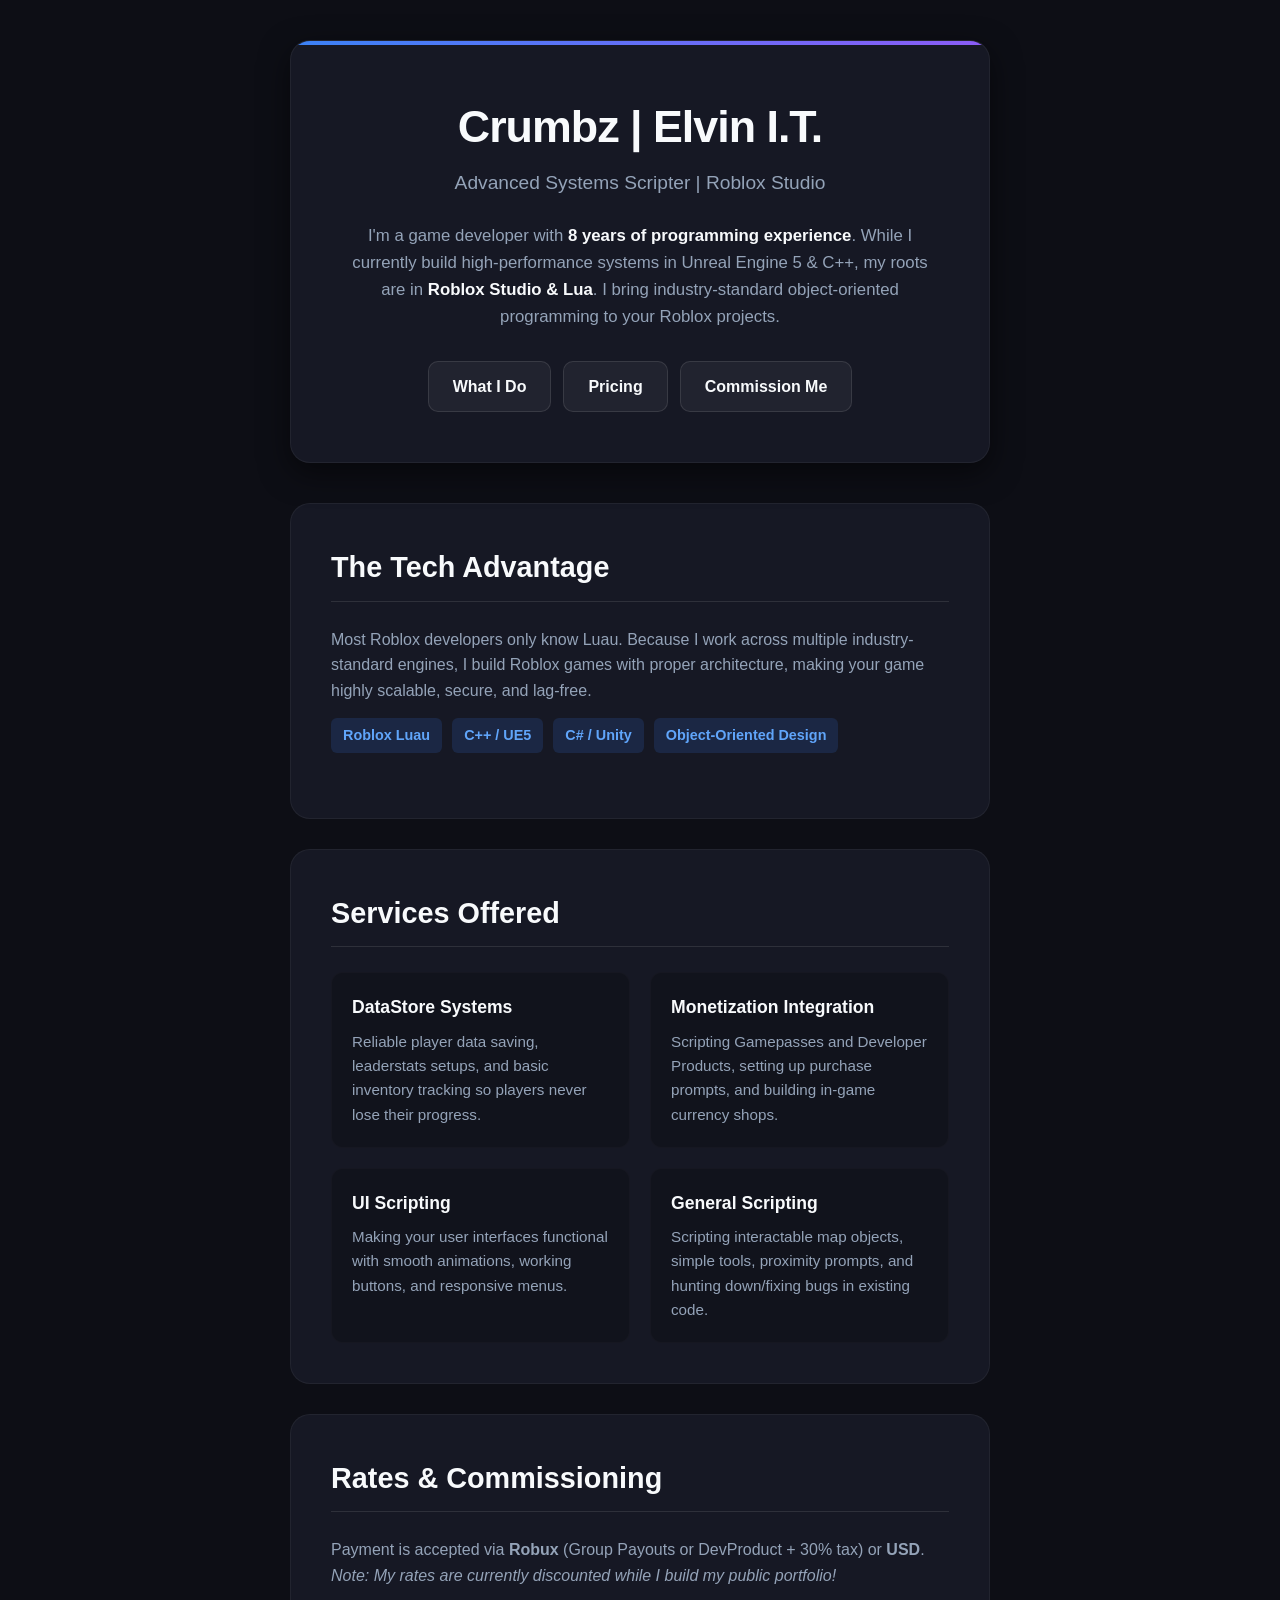
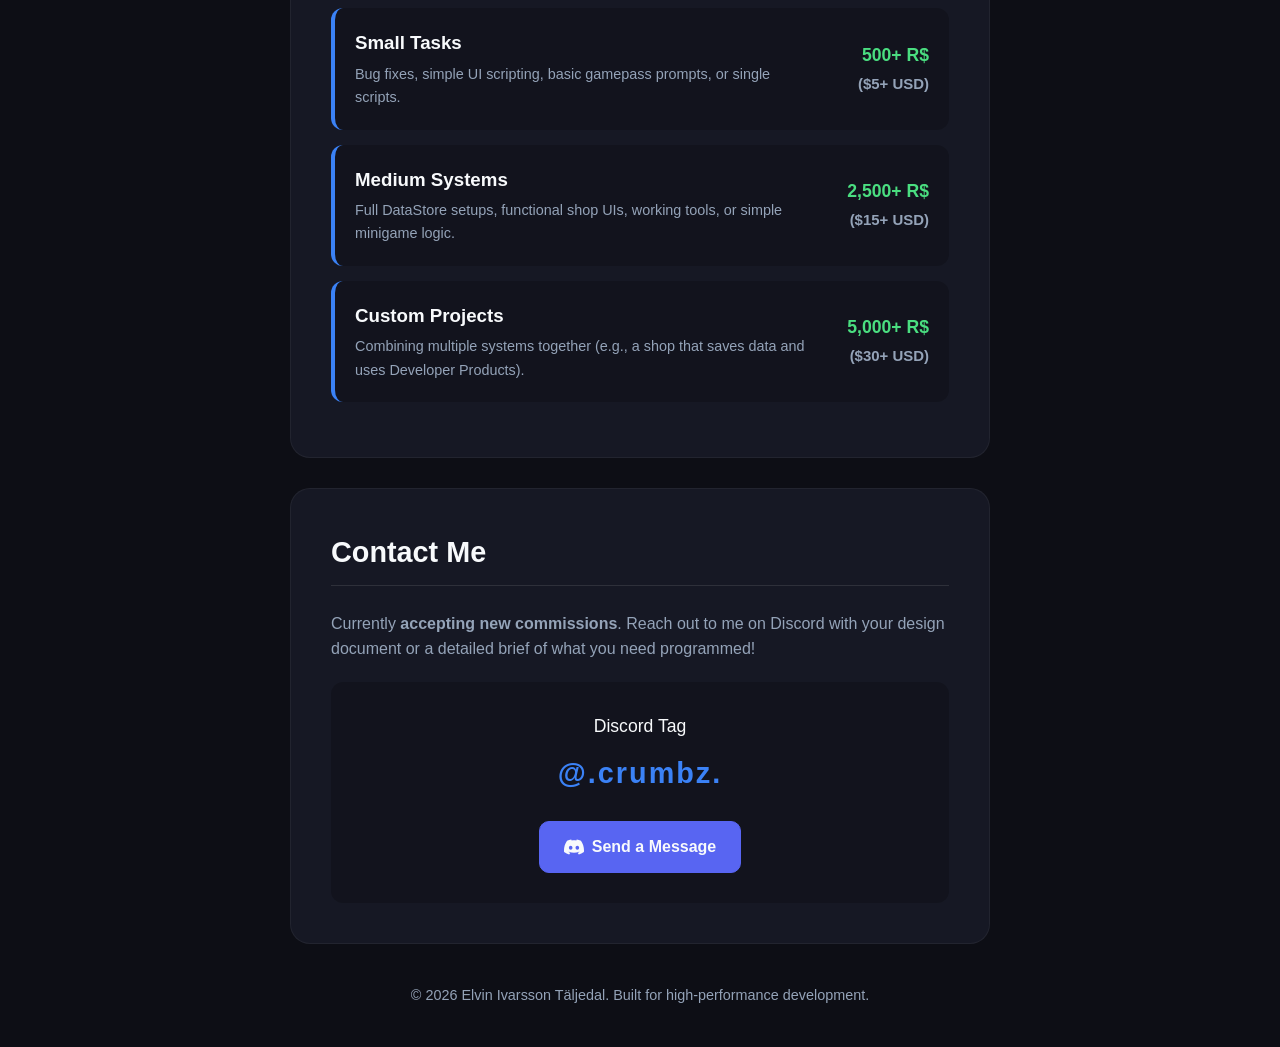
==== roblox/index.html @ d1cf792f "Update index.html" ====
<!DOCTYPE html>
<html lang="en">
<head>
    <meta charset="UTF-8">
    <meta name="viewport" content="width=device-width, initial-scale=1.0">
    <title>Elvin I.T. | Roblox Developer & Scripter</title>

    <link rel="icon" type="image/png" href="../favicon.png">

    <style>
        :root {
            --bg-color: #0d0e15;
            --card-bg: #161824;
            --accent-color: #3b82f6; /* Sleek blue matching a pro dev aesthetic */
            --accent-glow: rgba(59, 130, 246, 0.5);
            --text-main: #f8fafc;
            --text-muted: #94a3b8;
            --roblox-red: #ef4444;
        }

        * {
            box-sizing: border-box;
            margin: 0;
            padding: 0;
            font-family: 'Inter', -apple-system, BlinkMacSystemFont, "Segoe UI", Roboto, sans-serif;
        }

        body {
            background-color: var(--bg-color);
            color: var(--text-main);
            line-height: 1.6;
            padding: 40px 20px;
            display: flex;
            justify-content: center;
        }

        .container {
            max-width: 700px;
            width: 100%;
        }

        /* Profile Header */
        header {
            text-align: center;
            margin-bottom: 40px;
            background: var(--card-bg);
            padding: 50px 30px;
            border-radius: 20px;
            border: 1px solid rgba(255, 255, 255, 0.05);
            box-shadow: 0 10px 30px rgba(0,0,0,0.5);
            position: relative;
            overflow: hidden;
        }

        header::before {
            content: '';
            position: absolute;
            top: 0; left: 0; right: 0; height: 4px;
            background: linear-gradient(90deg, var(--accent-color), #8b5cf6);
        }

        h1 {
            font-size: 2.8rem;
            margin-bottom: 5px;
            letter-spacing: -1px;
        }

        .subtitle {
            color: var(--text-muted);
            font-size: 1.2rem;
            margin-bottom: 25px;
            font-weight: 500;
        }

        .bio {
            font-size: 1.05rem;
            color: var(--text-muted);
            margin-bottom: 30px;
            max-width: 600px;
            margin-left: auto;
            margin-right: auto;
        }

        .highlight {
            color: var(--text-main);
            font-weight: 600;
        }

        /* Nav Buttons */
        .nav-links {
            display: flex;
            gap: 12px;
            justify-content: center;
            flex-wrap: wrap;
        }

        .btn {
            background: rgba(255, 255, 255, 0.05);
            color: var(--text-main);
            text-decoration: none;
            padding: 12px 24px;
            border-radius: 10px;
            font-weight: 600;
            transition: all 0.3s ease;
            border: 1px solid rgba(255, 255, 255, 0.1);
        }

        .btn:hover {
            background: var(--accent-color);
            border-color: var(--accent-color);
            box-shadow: 0 0 15px var(--accent-glow);
            transform: translateY(-2px);
        }

        /* Sections */
        section {
            background: var(--card-bg);
            padding: 40px;
            border-radius: 20px;
            margin-bottom: 30px;
            border: 1px solid rgba(255, 255, 255, 0.05);
        }

        h2 {
            font-size: 1.8rem;
            margin-bottom: 25px;
            border-bottom: 1px solid rgba(255, 255, 255, 0.1);
            padding-bottom: 10px;
        }

        /* Tech Stack Tags */
        .tags {
            display: flex;
            gap: 10px;
            flex-wrap: wrap;
            margin-bottom: 25px;
        }

        .tag {
            background: rgba(59, 130, 246, 0.15);
            color: #60a5fa;
            padding: 6px 12px;
            border-radius: 6px;
            font-size: 0.9rem;
            font-weight: 600;
        }

        /* Skills/Services */
        .service-grid {
            display: grid;
            grid-template-columns: 1fr 1fr;
            gap: 20px;
        }

        @media(max-width: 600px) {
            .service-grid {
                grid-template-columns: 1fr;
            }
        }

        .service-card {
            background: rgba(0, 0, 0, 0.2);
            padding: 20px;
            border-radius: 12px;
            border: 1px solid rgba(255, 255, 255, 0.02);
        }

        .service-card h3 {
            font-size: 1.1rem;
            margin-bottom: 8px;
            color: var(--text-main);
        }

        .service-card p {
            font-size: 0.95rem;
            color: var(--text-muted);
        }

        /* Pricing */
        .pricing-tier {
            display: flex;
            justify-content: space-between;
            align-items: center;
            padding: 20px;
            background: rgba(0, 0, 0, 0.2);
            border-radius: 12px;
            margin-bottom: 15px;
            border-left: 4px solid var(--accent-color);
        }

        .pricing-info h3 {
            margin-bottom: 5px;
        }
        
        .pricing-info p {
            color: var(--text-muted);
            font-size: 0.9rem;
        }

        .price {
            font-weight: bold;
            font-size: 1.1rem;
            color: #4ade80; /* Green for money/robux */
            text-align: right;
            min-width: 120px;
        }

        footer {
            text-align: center;
            margin-top: 40px;
            color: var(--text-muted);
            font-size: 0.9rem;
        }
    </style>
</head>
<body>

    <div class="container">
        <!-- Header -->
        <header>
            <h1>Crumbz | Elvin I.T.</h1>
            <div class="subtitle">Advanced Systems Scripter | Roblox Studio</div>
            <p class="bio">
                I'm a game developer with <span class="highlight">8 years of programming experience</span>. While I currently build high-performance systems in Unreal Engine 5 & C++, my roots are in <span class="highlight">Roblox Studio & Lua</span>. I bring industry-standard object-oriented programming to your Roblox projects.
            </p>
            <div class="nav-links">
                <a href="#services" class="btn">What I Do</a>
                <a href="#pricing" class="btn">Pricing</a>
                <a href="#contact" class="btn">Commission Me</a>
            </div>
        </header>

        <!-- About & Stack -->
        <section id="about">
            <h2>The Tech Advantage</h2>
            <p style="margin-bottom: 15px; color: var(--text-muted);">
                Most Roblox developers only know Luau. Because I work across multiple industry-standard engines, I build Roblox games with proper architecture, making your game highly scalable, secure, and lag-free.
            </p>
            <div class="tags">
                <span class="tag">Roblox Luau</span>
                <span class="tag">C++ / UE5</span>
                <span class="tag">C# / Unity</span>
                <span class="tag">Object-Oriented Design</span>
            </div>
        </section>

        <!-- Services Section -->
        <section id="services">
            <h2>Services Offered</h2>
            <div class="service-grid">
                <div class="service-card">
                    <h3>DataStore Systems</h3>
                    <p>Reliable player data saving, leaderstats setups, and basic inventory tracking so players never lose their progress.</p>
                </div>
                <div class="service-card">
                    <h3>Monetization Integration</h3>
                    <p>Scripting Gamepasses and Developer Products, setting up purchase prompts, and building in-game currency shops.</p>
                </div>
                <div class="service-card">
                    <h3>UI Scripting</h3>
                    <p>Making your user interfaces functional with smooth animations, working buttons, and responsive menus.</p>
                </div>
                <div class="service-card">
                    <h3>General Scripting</h3>
                    <p>Scripting interactable map objects, simple tools, proximity prompts, and hunting down/fixing bugs in existing code.</p>
                </div>
            </div>
        </section>

        <!-- Pricing Section -->
        <section id="pricing">
            <h2>Rates & Commissioning</h2>
            <p style="margin-bottom: 20px; color: var(--text-muted);">
                Payment is accepted via <strong>Robux</strong> (Group Payouts or DevProduct + 30% tax) or <strong>USD</strong>. 
                <em>Note: My rates are currently discounted while I build my public portfolio!</em>
            </p>

            <div class="pricing-tier">
                <div class="pricing-info">
                    <h3>Small Tasks</h3>
                    <p>Bug fixes, simple UI scripting, basic gamepass prompts, or single scripts.</p>
                </div>
                <div class="price">
                    500+ R$ <br><span style="font-size: 0.85em; color: var(--text-muted);">($5+ USD)</span>
                </div>
            </div>

            <div class="pricing-tier">
                <div class="pricing-info">
                    <h3>Medium Systems</h3>
                    <p>Full DataStore setups, functional shop UIs, working tools, or simple minigame logic.</p>
                </div>
                <div class="price">
                    2,500+ R$ <br><span style="font-size: 0.85em; color: var(--text-muted);">($15+ USD)</span>
                </div>
            </div>

            <div class="pricing-tier">
                <div class="pricing-info">
                    <h3>Custom Projects</h3>
                    <p>Combining multiple systems together (e.g., a shop that saves data and uses Developer Products).</p>
                </div>
                <div class="price">
                    5,000+ R$ <br><span style="font-size: 0.85em; color: var(--text-muted);">($30+ USD)</span>
                </div>
            </div>
        </section>

        <!-- Contact Section -->
        <section id="contact">
            <h2>Contact Me</h2>
            <p style="margin-bottom: 20px; color: var(--text-muted);">
                Currently <strong>accepting new commissions</strong>. Reach out to me on Discord with your design document or a detailed brief of what you need programmed!
            </p>
            <div style="text-align: center; background: rgba(0,0,0,0.2); padding: 30px; border-radius: 12px;">
                <p style="font-size: 1.1rem; margin-bottom: 10px;">Discord Tag</p>
                <h3 style="color: var(--accent-color); font-size: 1.8rem; letter-spacing: 2px; margin-bottom: 25px;">@.crumbz.</h3>
                
                <!-- Discord DM Button -->
                <a href="https://discordapp.com/users/876862412228284456" target="_blank" class="btn" style="background: #5865F2; border-color: #5865F2; display: inline-flex; align-items: center; gap: 8px;">
                    <!-- Optional: SVG Discord Icon -->
                    <svg width="20" height="20" viewBox="0 0 24 24" fill="currentColor" xmlns="http://www.w3.org/2000/svg">
                        <path d="M20.317 4.3698a19.7913 19.7913 0 00-4.8851-1.5152.0741.0741 0 00-.0785.0371c-.211.3753-.4447.8648-.6083 1.2495-1.8447-.2762-3.68-.2762-5.4868 0-.1636-.3933-.4058-.8742-.6177-1.2495a.077.077 0 00-.0785-.037 19.7363 19.7363 0 00-4.8852 1.515.0699.0699 0 00-.0321.0277C.5334 9.0458-.319 13.5799.0992 18.0578a.0824.0824 0 00.0312.0561c2.0528 1.5076 4.0413 2.4228 5.9929 3.0294a.0777.0777 0 00.0842-.0276c.4616-.6304.8731-1.2952 1.226-1.9942a.076.076 0 00-.0416-.1057c-.6528-.2476-1.2743-.5495-1.8722-.8923a.077.077 0 01-.0076-.1277c.1258-.0943.2517-.1923.3718-.2914a.0743.0743 0 01.0776-.0105c3.9278 1.7933 8.18 1.7933 12.0614 0a.0739.0739 0 01.0785.0095c.1202.099.246.1981.3728.2924a.077.077 0 01-.0066.1276 12.2986 12.2986 0 01-1.873.8914.0766.0766 0 00-.0407.1067c.3604.698.7719 1.3628 1.225 1.9932a.076.076 0 00.0842.0286c1.961-.6067 3.9495-1.5219 6.0023-3.0294a.077.077 0 00.0313-.0552c.5004-5.177-.8382-9.6739-3.5485-13.6604a.061.061 0 00-.0312-.0286zM8.02 15.3312c-1.1825 0-2.1569-1.0857-2.1569-2.419 0-1.3332.9555-2.4189 2.157-2.4189 1.2108 0 2.1757 1.0952 2.1568 2.419 0 1.3332-.9555 2.4189-2.1569 2.4189zm7.9748 0c-1.1825 0-2.1569-1.0857-2.1569-2.419 0-1.3332.9554-2.4189 2.1569-2.4189 1.2108 0 2.1757 1.0952 2.1568 2.419 0 1.3332-.946 2.4189-2.1568 2.4189z"/>
                    </svg>
                    Send a Message
                </a>
            </div>
        </section>

        <footer>
            &copy; 2026 Elvin Ivarsson Täljedal. Built for high-performance development.
        </footer>
    </div>

</body>
</html>
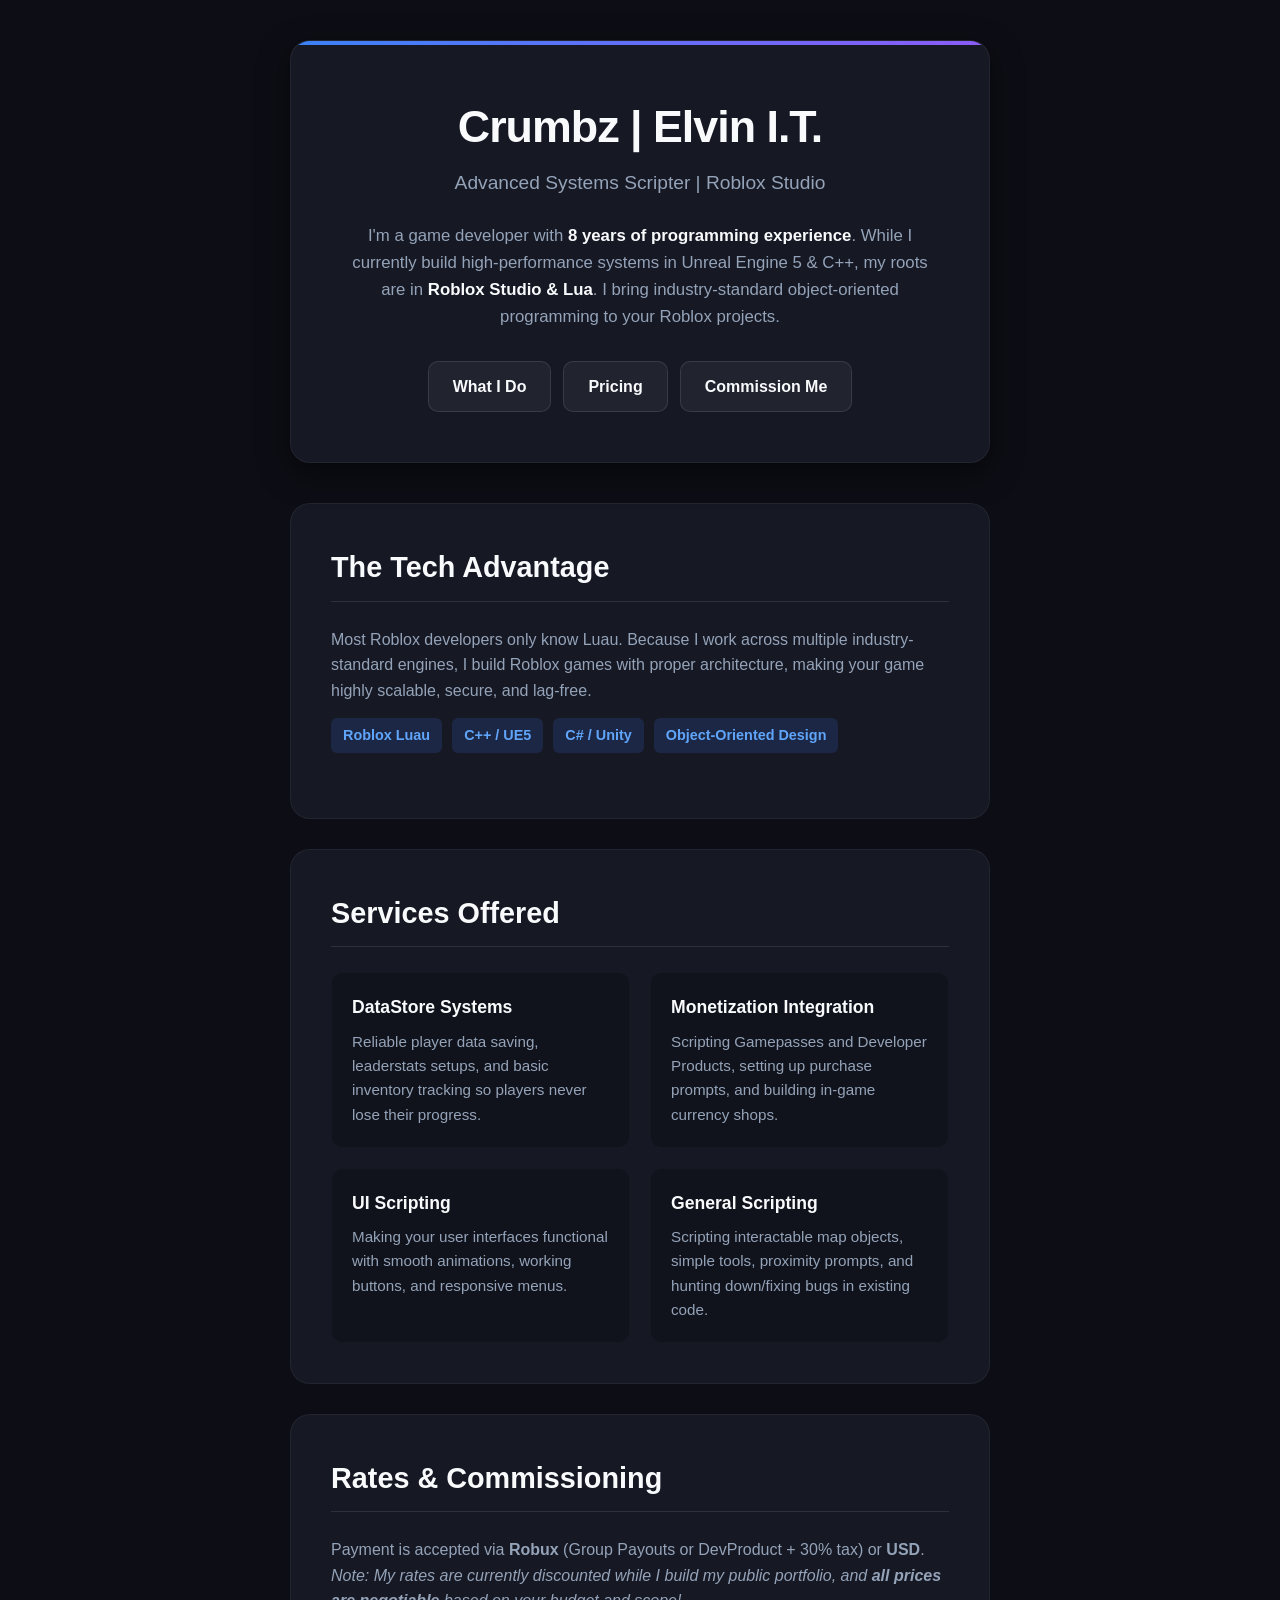
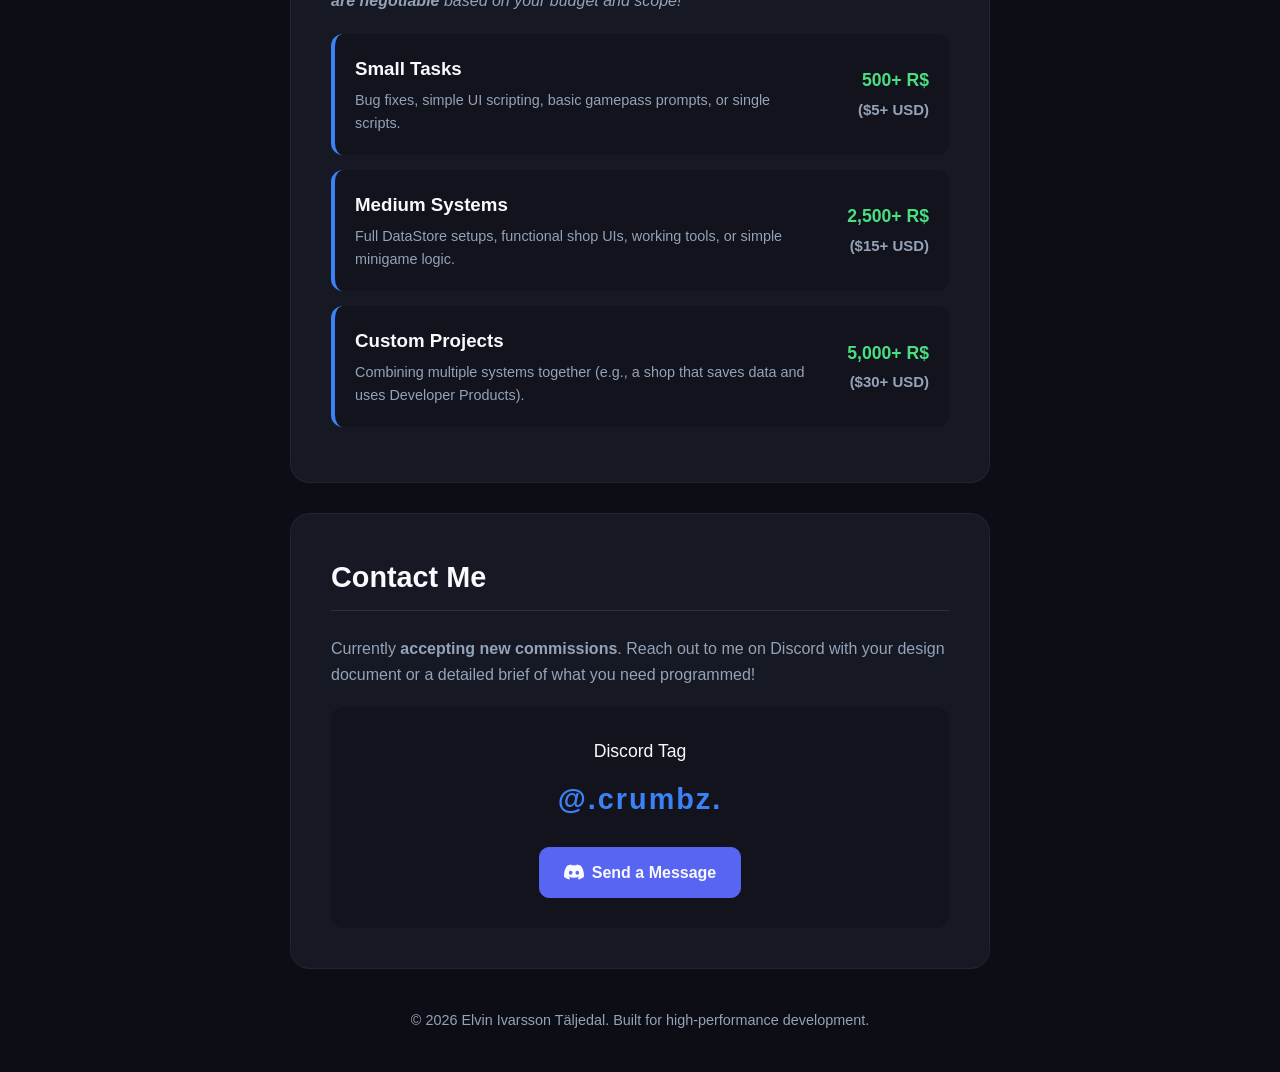
==== commit e3da3efe: "Update index.html" ====
--- a/roblox/index.html
+++ b/roblox/index.html
@@ -271,8 +271,8 @@
         <section id="pricing">
             <h2>Rates & Commissioning</h2>
             <p style="margin-bottom: 20px; color: var(--text-muted);">
-                Payment is accepted via <strong>Robux</strong> (Group Payouts or DevProduct + 30% tax) or <strong>USD</strong>. 
-                <em>Note: My rates are currently discounted while I build my public portfolio!</em>
+                Payment is accepted via <strong>Robux</strong> (Group Payouts or DevProduct + 30% tax) or <strong>USD</strong>. <br>
+                <em>Note: My rates are currently discounted while I build my public portfolio, and <strong>all prices are negotiable</strong> based on your budget and scope!</em>
             </p>
 
             <div class="pricing-tier">
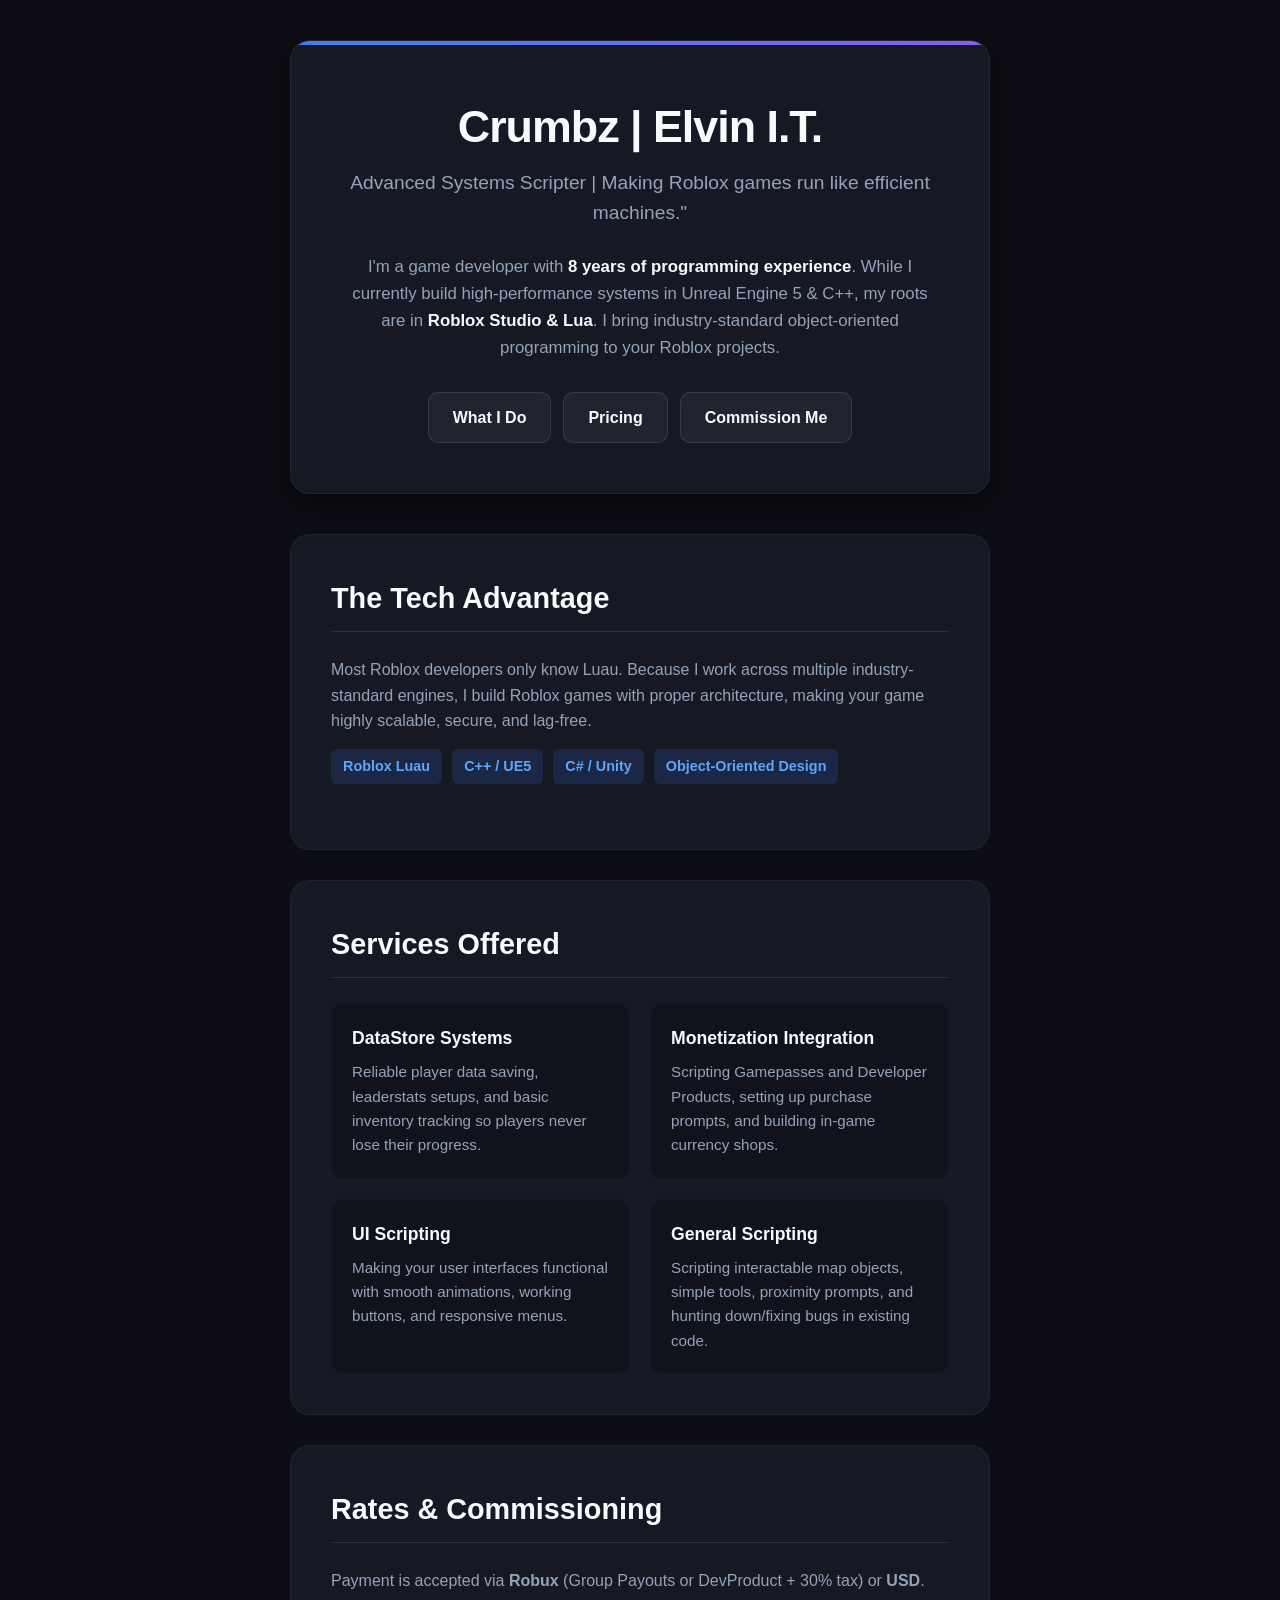
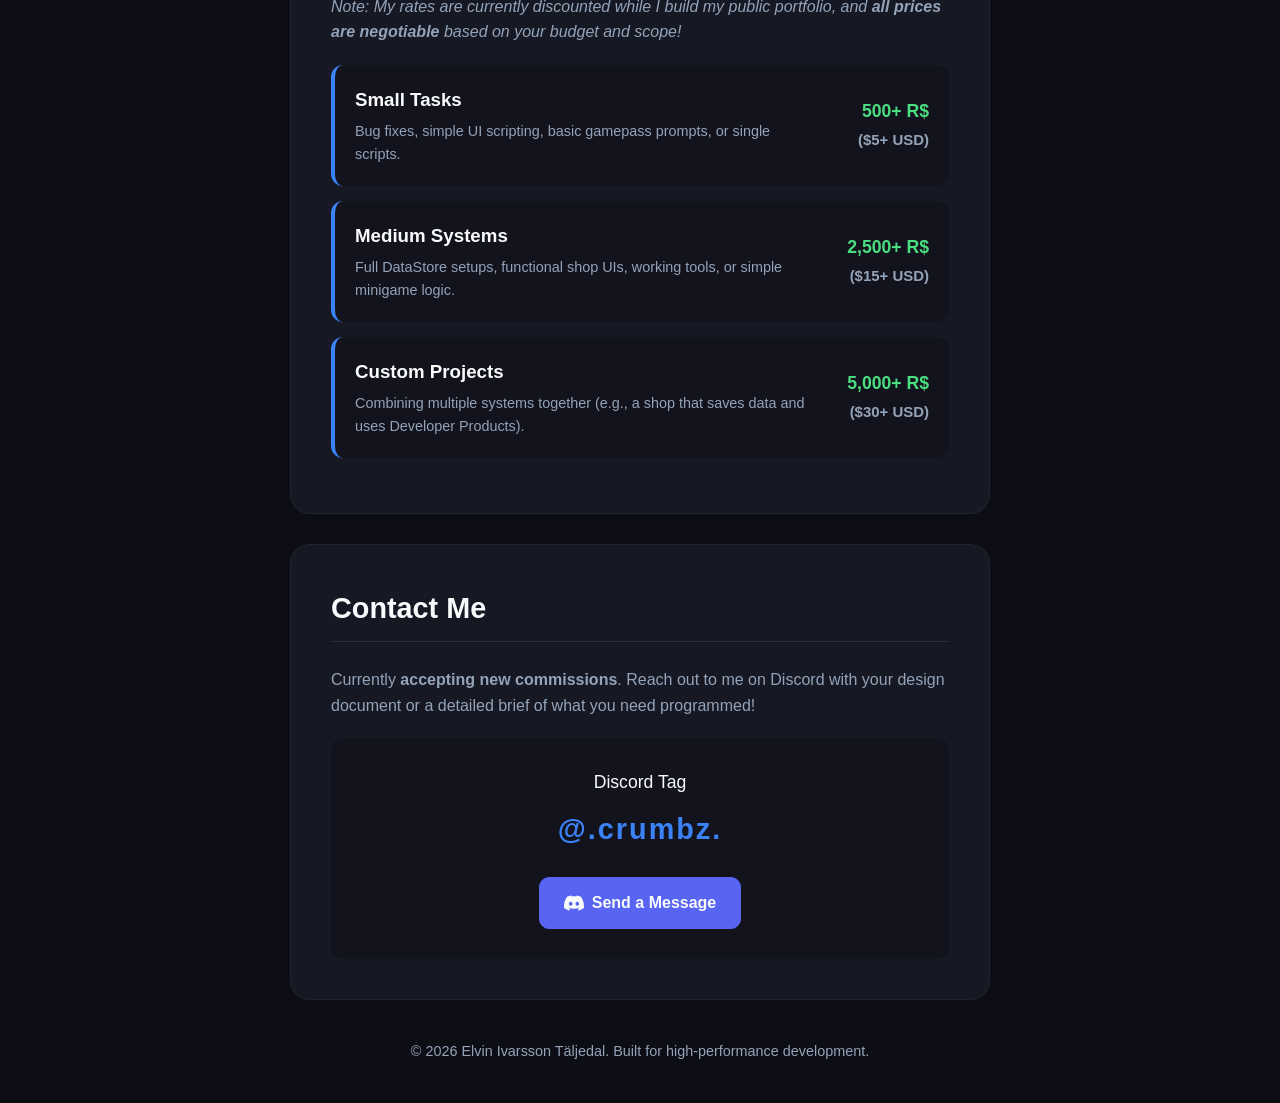
==== commit 58f15438: "Update index.html" ====
--- a/roblox/index.html
+++ b/roblox/index.html
@@ -219,7 +219,7 @@
         <!-- Header -->
         <header>
             <h1>Crumbz | Elvin I.T.</h1>
-            <div class="subtitle">Advanced Systems Scripter | Roblox Studio</div>
+            <div class="subtitle">Advanced Systems Scripter | Making Roblox games run like efficient machines."</div>
             <p class="bio">
                 I'm a game developer with <span class="highlight">8 years of programming experience</span>. While I currently build high-performance systems in Unreal Engine 5 & C++, my roots are in <span class="highlight">Roblox Studio & Lua</span>. I bring industry-standard object-oriented programming to your Roblox projects.
             </p>
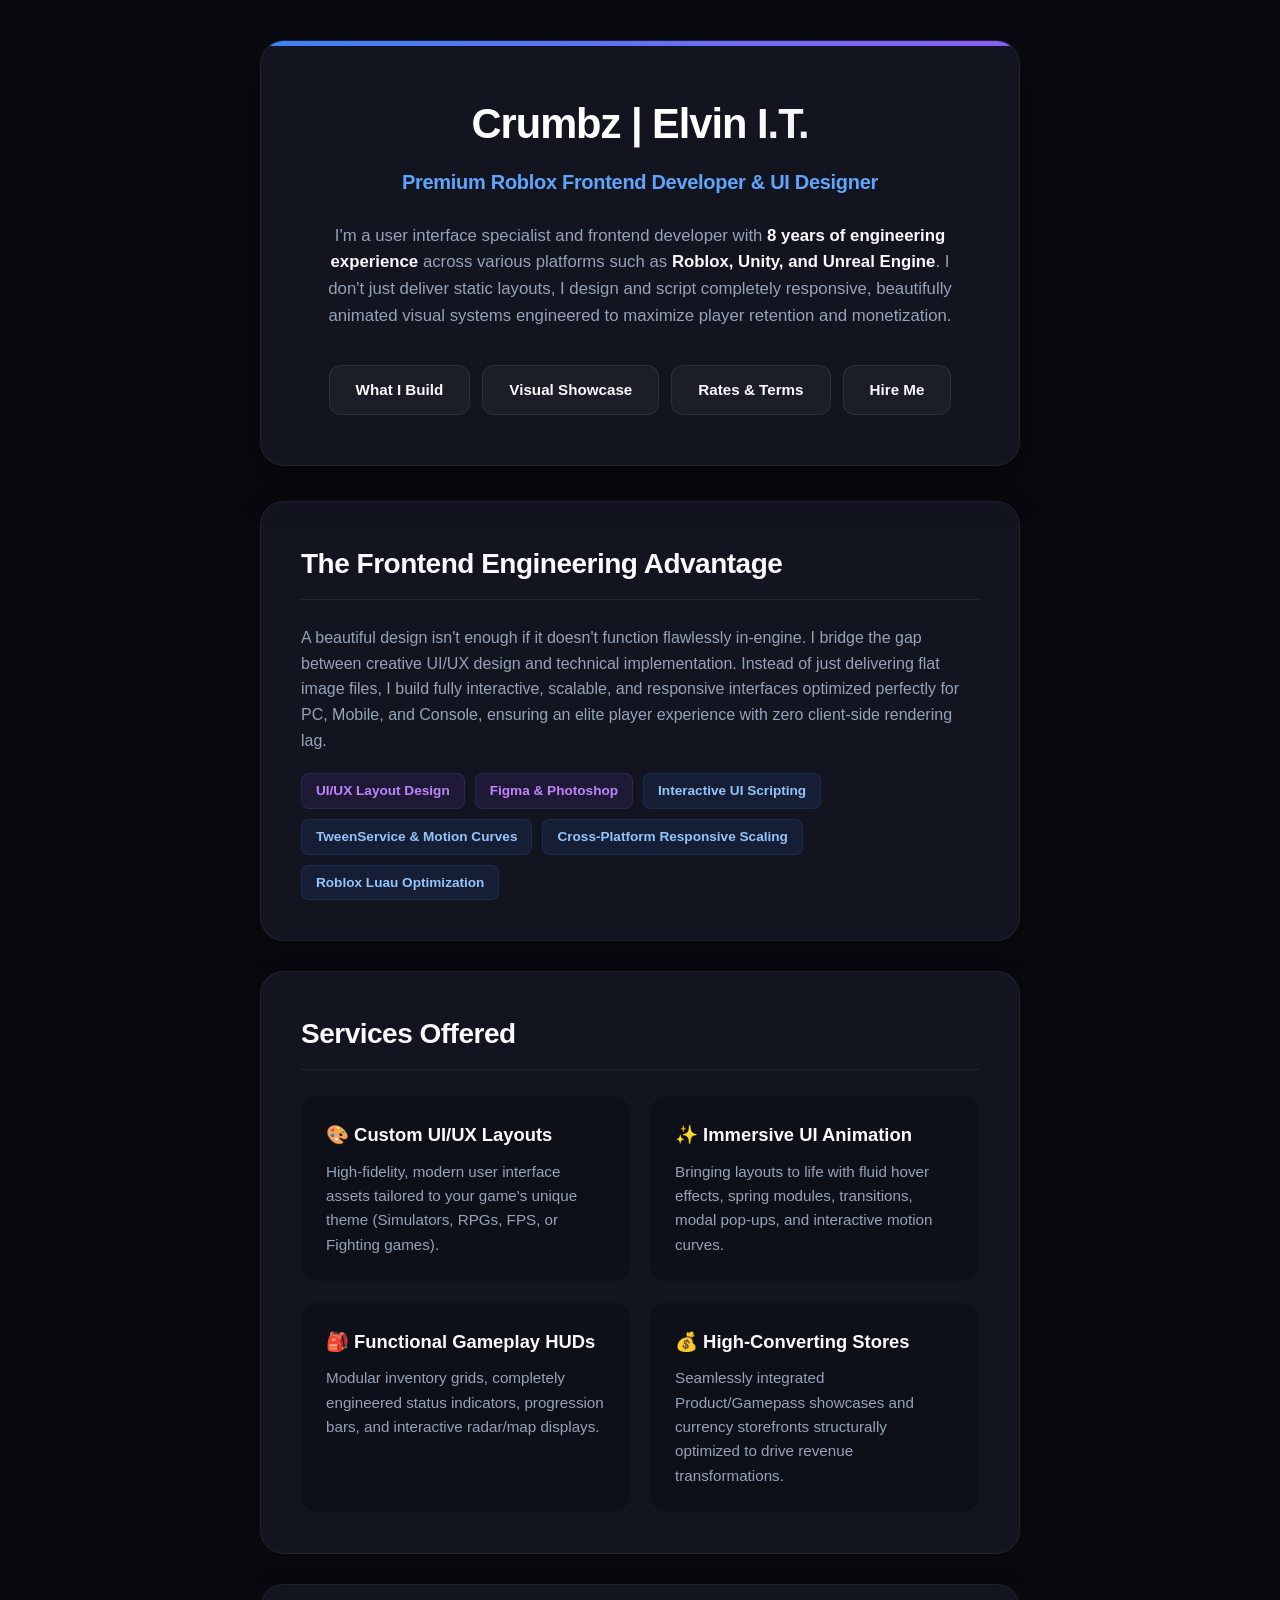
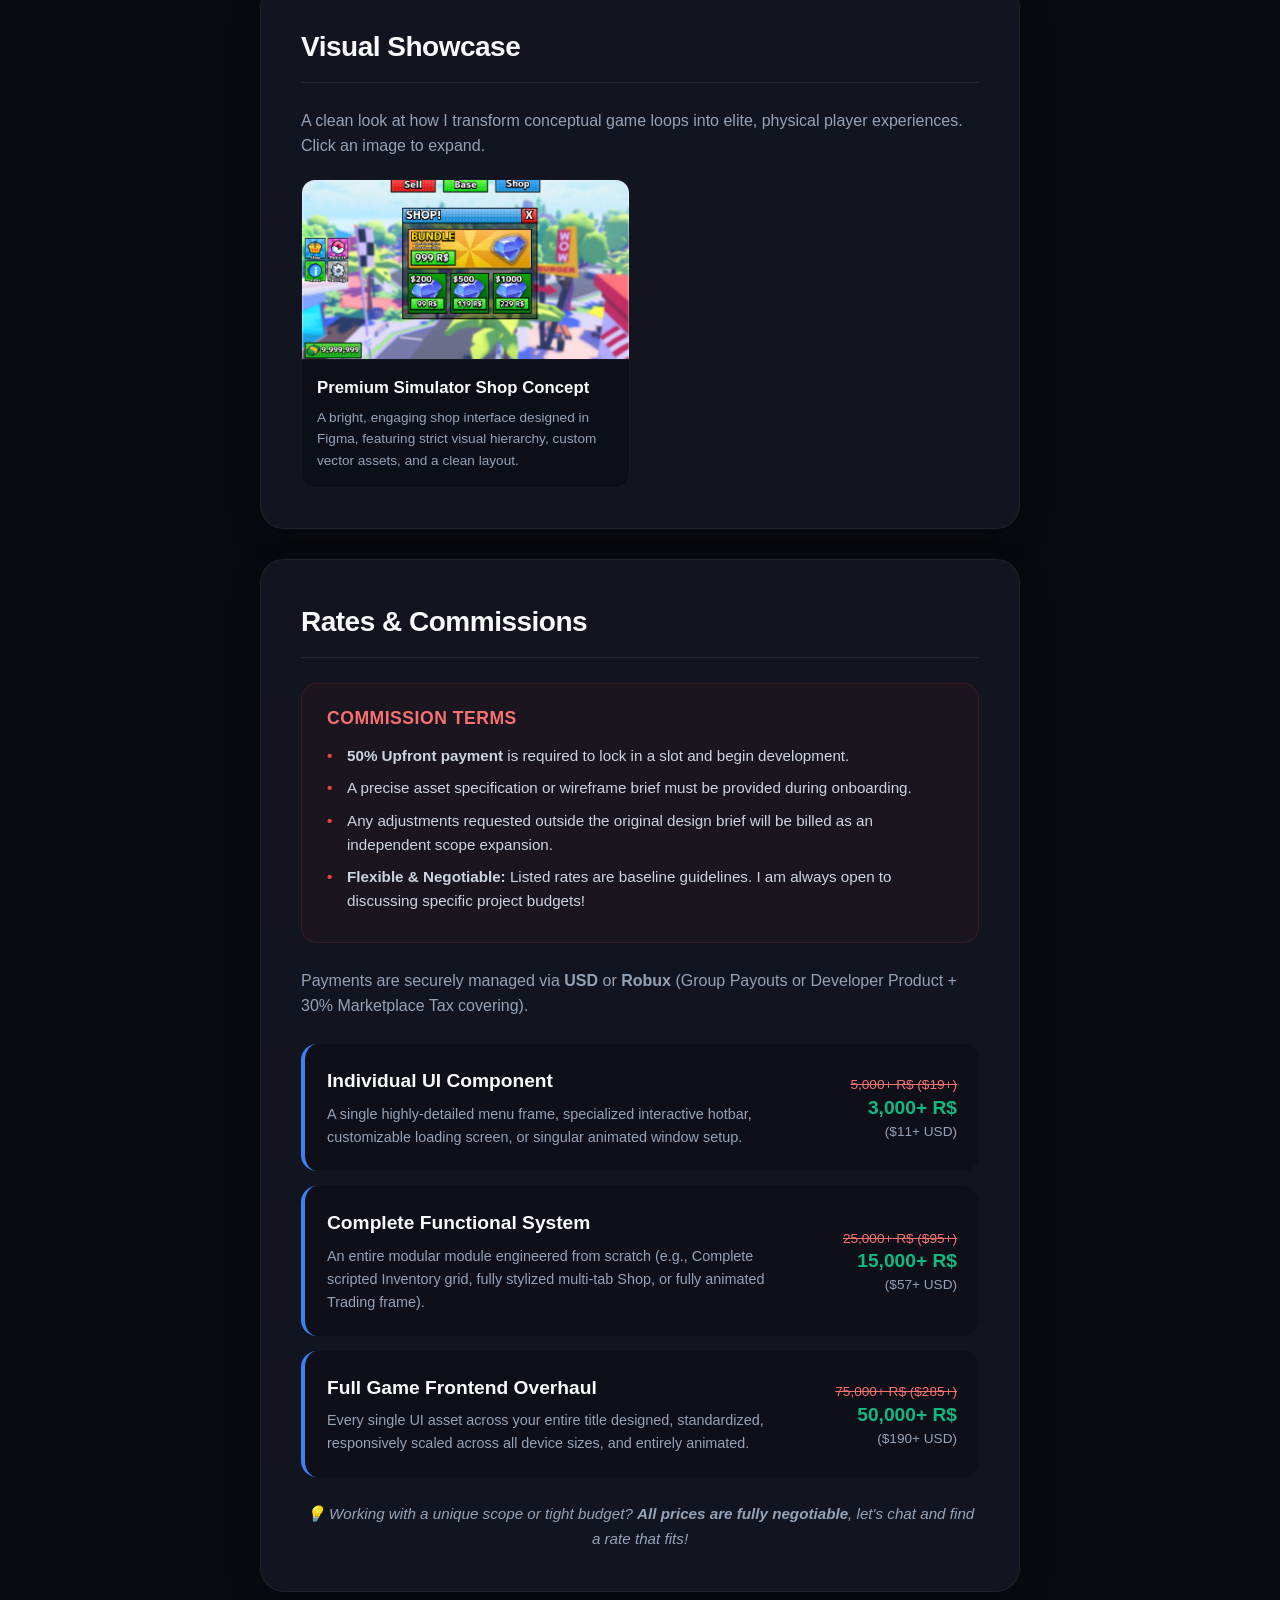
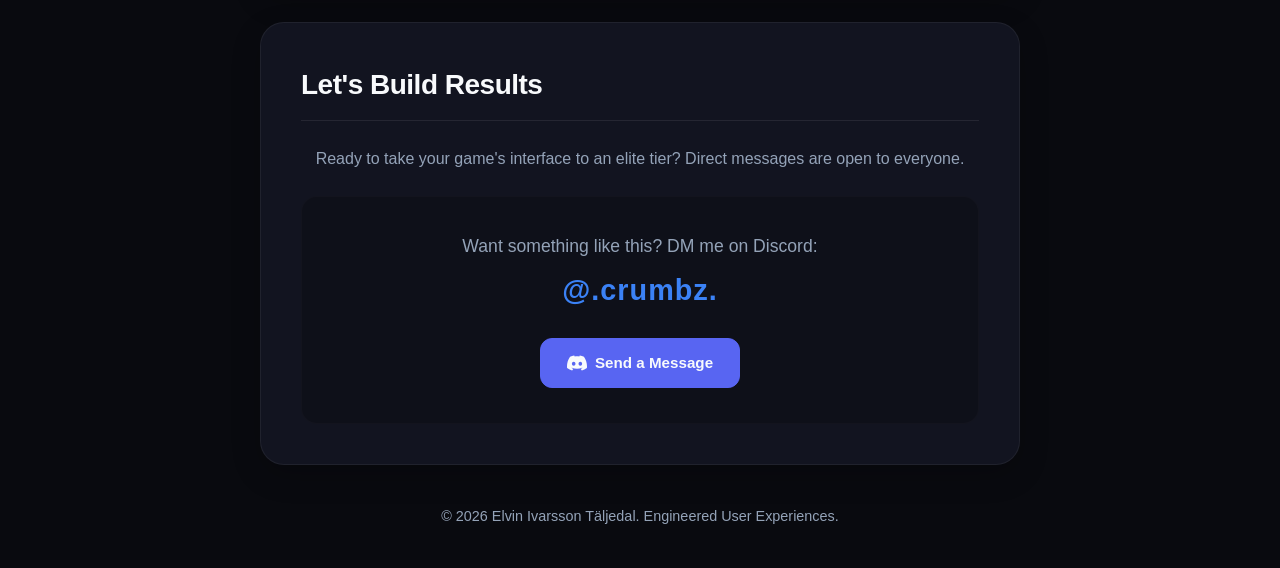
==== commit 7f25bba9: "updated for ui" ====
--- a/roblox/index.html
+++ b/roblox/index.html
@@ -3,19 +3,21 @@
 <head>
     <meta charset="UTF-8">
     <meta name="viewport" content="width=device-width, initial-scale=1.0">
-    <title>Elvin I.T. | Roblox Developer & Scripter</title>
+    <title>Elvin I.T. | Premium Roblox Frontend Developer & UI Designer</title>
 
     <link rel="icon" type="image/png" href="../favicon.png">
 
     <style>
         :root {
-            --bg-color: #0d0e15;
-            --card-bg: #161824;
-            --accent-color: #3b82f6; /* Sleek blue matching a pro dev aesthetic */
-            --accent-glow: rgba(59, 130, 246, 0.5);
+            --bg-color: #090a0f;
+            --card-bg: #121420;
+            --accent-color: #3b82f6; /* Premium Pro Blue */
+            --accent-purple: #8b5cf6;
+            --accent-glow: rgba(59, 130, 246, 0.4);
             --text-main: #f8fafc;
             --text-muted: #94a3b8;
-            --roblox-red: #ef4444;
+            --success-green: #10b981;
+            --border-color: rgba(255, 255, 255, 0.06);
         }
 
         * {
@@ -35,19 +37,19 @@
         }
 
         .container {
-            max-width: 700px;
+            max-width: 760px;
             width: 100%;
         }
 
         /* Profile Header */
         header {
             text-align: center;
-            margin-bottom: 40px;
+            margin-bottom: 35px;
             background: var(--card-bg);
-            padding: 50px 30px;
-            border-radius: 20px;
-            border: 1px solid rgba(255, 255, 255, 0.05);
-            box-shadow: 0 10px 30px rgba(0,0,0,0.5);
+            padding: 50px 35px;
+            border-radius: 24px;
+            border: 1px solid var(--border-color);
+            box-shadow: 0 20px 40px rgba(0, 0, 0, 0.4);
             position: relative;
             overflow: hidden;
         }
@@ -55,28 +57,33 @@
         header::before {
             content: '';
             position: absolute;
-            top: 0; left: 0; right: 0; height: 4px;
-            background: linear-gradient(90deg, var(--accent-color), #8b5cf6);
+            top: 0; left: 0; right: 0; height: 5px;
+            background: linear-gradient(90deg, var(--accent-color), var(--accent-purple));
         }
 
         h1 {
-            font-size: 2.8rem;
-            margin-bottom: 5px;
+            font-size: 2.6rem;
+            margin-bottom: 8px;
             letter-spacing: -1px;
+            font-weight: 800;
+            background: linear-gradient(135deg, #ffffff 60%, #cbd5e1);
+            -webkit-background-clip: text;
+            -webkit-text-fill-color: transparent;
         }
 
         .subtitle {
-            color: var(--text-muted);
-            font-size: 1.2rem;
+            color: #60a5fa;
+            font-size: 1.25rem;
             margin-bottom: 25px;
-            font-weight: 500;
+            font-weight: 600;
+            letter-spacing: -0.3px;
         }
 
         .bio {
             font-size: 1.05rem;
             color: var(--text-muted);
-            margin-bottom: 30px;
-            max-width: 600px;
+            margin-bottom: 35px;
+            max-width: 640px;
             margin-left: auto;
             margin-right: auto;
         }
@@ -95,20 +102,21 @@
         }
 
         .btn {
-            background: rgba(255, 255, 255, 0.05);
+            background: rgba(255, 255, 255, 0.04);
             color: var(--text-main);
             text-decoration: none;
-            padding: 12px 24px;
-            border-radius: 10px;
+            padding: 12px 26px;
+            border-radius: 12px;
             font-weight: 600;
-            transition: all 0.3s ease;
-            border: 1px solid rgba(255, 255, 255, 0.1);
+            font-size: 0.95rem;
+            transition: all 0.25s ease;
+            border: 1px solid rgba(255, 255, 255, 0.08);
         }
 
         .btn:hover {
             background: var(--accent-color);
             border-color: var(--accent-color);
-            box-shadow: 0 0 15px var(--accent-glow);
+            box-shadow: 0 0 20px var(--accent-glow);
             transform: translateY(-2px);
         }
 
@@ -116,16 +124,19 @@
         section {
             background: var(--card-bg);
             padding: 40px;
-            border-radius: 20px;
+            border-radius: 24px;
             margin-bottom: 30px;
-            border: 1px solid rgba(255, 255, 255, 0.05);
+            border: 1px solid var(--border-color);
+            box-shadow: 0 10px 30px rgba(0, 0, 0, 0.2);
         }
 
         h2 {
-            font-size: 1.8rem;
+            font-size: 1.75rem;
             margin-bottom: 25px;
-            border-bottom: 1px solid rgba(255, 255, 255, 0.1);
-            padding-bottom: 10px;
+            border-bottom: 1px solid rgba(255, 255, 255, 0.08);
+            padding-bottom: 12px;
+            font-weight: 700;
+            letter-spacing: -0.5px;
         }
 
         /* Tech Stack Tags */
@@ -133,19 +144,145 @@
             display: flex;
             gap: 10px;
             flex-wrap: wrap;
-            margin-bottom: 25px;
+            margin-top: 20px;
         }
 
         .tag {
-            background: rgba(59, 130, 246, 0.15);
-            color: #60a5fa;
-            padding: 6px 12px;
-            border-radius: 6px;
+            background: rgba(59, 130, 246, 0.1);
+            color: #93c5fd;
+            border: 1px solid rgba(59, 130, 246, 0.15);
+            padding: 6px 14px;
+            border-radius: 8px;
+            font-size: 0.85rem;
+            font-weight: 600;
+        }
+
+        .tag.design {
+            background: rgba(139, 92, 246, 0.1);
+            color: #c084fc;
+            border: 1px solid rgba(139, 92, 246, 0.15);
+        }
+
+        /* Visual Showcase Grid */
+        .showcase-grid {
+            display: grid;
+            grid-template-columns: 1fr 1fr;
+            gap: 20px;
+            margin-top: 20px;
+        }
+
+        @media(max-width: 640px) {
+            .showcase-grid {
+                grid-template-columns: 1fr;
+            }
+        }
+
+        .showcase-card {
+            background: rgba(0, 0, 0, 0.25);
+            border-radius: 14px;
+            overflow: hidden;
+            border: 1px solid rgba(255, 255, 255, 0.04);
+            transition: transform 0.25s ease;
+        }
+
+        .showcase-card:hover {
+            transform: scale(1.02);
+            border-color: rgba(59, 130, 246, 0.3);
+        }
+
+        .showcase-img {
+            width: 100%;
+            height: 180px;
+            object-fit: cover;
+            object-position: center;
+            display: block;
+            border-bottom: 1px solid rgba(255, 255, 255, 0.04);
+            cursor: pointer; /* Indicates it's clickable */
+            transition: opacity 0.25s ease;
+        }
+
+        .showcase-img:hover {
+            opacity: 0.7; /* Dim slightly on hover */
+        }
+
+        .showcase-img-placeholder {
+            width: 100%;
+            height: 180px;
+            background: linear-gradient(135deg, #1e293b, #0f172a);
+            display: flex;
+            align-items: center;
+            justify-content: center;
+            color: var(--text-muted);
             font-size: 0.9rem;
-            font-weight: 600;
-        }
-
-        /* Skills/Services */
+            font-weight: 500;
+        }
+
+        .showcase-info {
+            padding: 15px;
+        }
+
+        .showcase-info h4 {
+            font-size: 1.05rem;
+            margin-bottom: 5px;
+            color: var(--text-main);
+        }
+
+        .showcase-info p {
+            font-size: 0.85rem;
+            color: var(--text-muted);
+        }
+
+        /* Lightbox Modal Styles */
+        .modal {
+            display: none; 
+            position: fixed; 
+            z-index: 9999; 
+            padding-top: 60px; 
+            left: 0;
+            top: 0;
+            width: 100%; 
+            height: 100%; 
+            overflow: auto; 
+            background-color: rgba(0, 0, 0, 0.85); 
+            backdrop-filter: blur(8px);
+        }
+
+        .modal-content {
+            margin: auto;
+            display: block;
+            max-width: 90%;
+            max-height: 85vh;
+            border-radius: 12px;
+            box-shadow: 0 10px 40px rgba(0, 0, 0, 0.6);
+            animation-name: zoom;
+            animation-duration: 0.3s;
+            object-fit: contain;
+        }
+
+        @keyframes zoom {
+            from {transform: scale(0.9); opacity: 0;}
+            to {transform: scale(1); opacity: 1;}
+        }
+
+        .close-modal {
+            position: absolute;
+            top: 20px;
+            right: 35px;
+            color: #f1f1f1;
+            font-size: 40px;
+            font-weight: bold;
+            transition: 0.2s;
+            cursor: pointer;
+        }
+
+        .close-modal:hover,
+        .close-modal:focus {
+            color: var(--accent-color);
+            text-decoration: none;
+            cursor: pointer;
+        }
+
+        /* Services Grid */
         .service-grid {
             display: grid;
             grid-template-columns: 1fr 1fr;
@@ -160,15 +297,23 @@
 
         .service-card {
             background: rgba(0, 0, 0, 0.2);
-            padding: 20px;
-            border-radius: 12px;
+            padding: 24px;
+            border-radius: 16px;
             border: 1px solid rgba(255, 255, 255, 0.02);
+            transition: border-color 0.25s ease;
+        }
+
+        .service-card:hover {
+            border-color: rgba(255, 255, 255, 0.08);
         }
 
         .service-card h3 {
-            font-size: 1.1rem;
-            margin-bottom: 8px;
+            font-size: 1.15rem;
+            margin-bottom: 10px;
             color: var(--text-main);
+            display: flex;
+            align-items: center;
+            gap: 8px;
         }
 
         .service-card p {
@@ -176,33 +321,105 @@
             color: var(--text-muted);
         }
 
-        /* Pricing */
+        /* Terms Box */
+        .tos-box {
+            background: rgba(239, 68, 68, 0.04);
+            border: 1px solid rgba(239, 68, 68, 0.15);
+            padding: 20px 25px;
+            border-radius: 16px;
+            margin-bottom: 25px;
+        }
+
+        .tos-box h3 {
+            color: #f87171;
+            font-size: 1.1rem;
+            margin-bottom: 12px;
+            font-weight: 700;
+            text-transform: uppercase;
+            letter-spacing: 0.5px;
+        }
+
+        .tos-box ul {
+            list-style: none;
+        }
+
+        .tos-box li {
+            font-size: 0.95rem;
+            color: #cbd5e1;
+            margin-bottom: 8px;
+            position: relative;
+            padding-left: 20px;
+        }
+
+        .tos-box li::before {
+            content: '•';
+            color: #ef4444;
+            position: absolute;
+            left: 0;
+            font-weight: bold;
+        }
+
+        /* Pricing Tiers */
         .pricing-tier {
             display: flex;
             justify-content: space-between;
             align-items: center;
-            padding: 20px;
-            background: rgba(0, 0, 0, 0.2);
-            border-radius: 12px;
+            padding: 22px;
+            background: rgba(0, 0, 0, 0.25);
+            border-radius: 16px;
             margin-bottom: 15px;
             border-left: 4px solid var(--accent-color);
+            transition: transform 0.2s ease;
+        }
+
+        .pricing-tier:hover {
+            transform: translateX(4px);
         }
 
         .pricing-info h3 {
-            margin-bottom: 5px;
+            font-size: 1.2rem;
+            margin-bottom: 6px;
+            font-weight: 600;
         }
         
         .pricing-info p {
             color: var(--text-muted);
             font-size: 0.9rem;
+            max-width: 440px;
         }
 
         .price {
-            font-weight: bold;
-            font-size: 1.1rem;
-            color: #4ade80; /* Green for money/robux */
+            font-weight: 700;
+            font-size: 1.2rem;
+            color: var(--success-green);
             text-align: right;
-            min-width: 120px;
+            min-width: 140px;
+            line-height: 1.3;
+        }
+
+        .price span {
+            display: block;
+            font-size: 0.85rem;
+            color: var(--text-muted);
+            font-weight: 500;
+            margin-top: 2px;
+        }
+
+        /* CTA Bottom */
+        .cta-box {
+            text-align: center; 
+            background: rgba(0,0,0,0.2); 
+            padding: 35px; 
+            border-radius: 16px;
+            border: 1px solid rgba(255, 255, 255, 0.02);
+        }
+
+        .cta-box h3 {
+            color: var(--accent-color); 
+            font-size: 1.8rem; 
+            letter-spacing: 1px; 
+            margin-bottom: 25px;
+            font-weight: 700;
         }
 
         footer {
@@ -215,110 +432,155 @@
 </head>
 <body>
 
+    <!-- Lightbox Modal Framework -->
+    <div id="imageLightbox" class="modal">
+        <span class="close-modal">&times;</span>
+        <img class="modal-content" id="lightboxImage">
+    </div>
+
     <div class="container">
-        <!-- Header -->
         <header>
             <h1>Crumbz | Elvin I.T.</h1>
-            <div class="subtitle">Advanced Systems Scripter | Making Roblox games run like efficient machines."</div>
+            <div class="subtitle">Premium Roblox Frontend Developer & UI Designer</div>
             <p class="bio">
-                I'm a game developer with <span class="highlight">8 years of programming experience</span>. While I currently build high-performance systems in Unreal Engine 5 & C++, my roots are in <span class="highlight">Roblox Studio & Lua</span>. I bring industry-standard object-oriented programming to your Roblox projects.
+                I'm a user interface specialist and frontend developer with <span class="highlight">8 years of engineering experience</span> across various platforms such as <span class="highlight">Roblox, Unity, and Unreal Engine</span>. I don't just deliver static layouts, I design and script completely responsive, beautifully animated visual systems engineered to maximize player retention and monetization.
             </p>
             <div class="nav-links">
-                <a href="#services" class="btn">What I Do</a>
-                <a href="#pricing" class="btn">Pricing</a>
-                <a href="#contact" class="btn">Commission Me</a>
+                <a href="#services" class="btn">What I Build</a>
+                <a href="#showcase" class="btn">Visual Showcase</a>
+                <a href="#pricing" class="btn">Rates & Terms</a>
+                <a href="#contact" class="btn">Hire Me</a>
             </div>
         </header>
 
-        <!-- About & Stack -->
         <section id="about">
-            <h2>The Tech Advantage</h2>
+            <h2>The Frontend Engineering Advantage</h2>
             <p style="margin-bottom: 15px; color: var(--text-muted);">
-                Most Roblox developers only know Luau. Because I work across multiple industry-standard engines, I build Roblox games with proper architecture, making your game highly scalable, secure, and lag-free.
+                A beautiful design isn't enough if it doesn't function flawlessly in-engine. I bridge the gap between creative UI/UX design and technical implementation. Instead of just delivering flat image files, I build fully interactive, scalable, and responsive interfaces optimized perfectly for PC, Mobile, and Console, ensuring an elite player experience with zero client-side rendering lag.
             </p>
             <div class="tags">
-                <span class="tag">Roblox Luau</span>
-                <span class="tag">C++ / UE5</span>
-                <span class="tag">C# / Unity</span>
-                <span class="tag">Object-Oriented Design</span>
+                <span class="tag design">UI/UX Layout Design</span>
+                <span class="tag design">Figma & Photoshop</span>
+                <span class="tag">Interactive UI Scripting</span>
+                <span class="tag">TweenService & Motion Curves</span>
+                <span class="tag">Cross-Platform Responsive Scaling</span>
+                <span class="tag">Roblox Luau Optimization</span>
             </div>
         </section>
 
-        <!-- Services Section -->
         <section id="services">
             <h2>Services Offered</h2>
             <div class="service-grid">
                 <div class="service-card">
-                    <h3>DataStore Systems</h3>
-                    <p>Reliable player data saving, leaderstats setups, and basic inventory tracking so players never lose their progress.</p>
+                    <h3>🎨 Custom UI/UX Layouts</h3>
+                    <p>High-fidelity, modern user interface assets tailored to your game's unique theme (Simulators, RPGs, FPS, or Fighting games).</p>
                 </div>
                 <div class="service-card">
-                    <h3>Monetization Integration</h3>
-                    <p>Scripting Gamepasses and Developer Products, setting up purchase prompts, and building in-game currency shops.</p>
+                    <h3>✨ Immersive UI Animation</h3>
+                    <p>Bringing layouts to life with fluid hover effects, spring modules, transitions, modal pop-ups, and interactive motion curves.</p>
                 </div>
                 <div class="service-card">
-                    <h3>UI Scripting</h3>
-                    <p>Making your user interfaces functional with smooth animations, working buttons, and responsive menus.</p>
+                    <h3>🎒 Functional Gameplay HUDs</h3>
+                    <p>Modular inventory grids, completely engineered status indicators, progression bars, and interactive radar/map displays.</p>
                 </div>
                 <div class="service-card">
-                    <h3>General Scripting</h3>
-                    <p>Scripting interactable map objects, simple tools, proximity prompts, and hunting down/fixing bugs in existing code.</p>
+                    <h3>💰 High-Converting Stores</h3>
+                    <p>Seamlessly integrated Product/Gamepass showcases and currency storefronts structurally optimized to drive revenue transformations.</p>
                 </div>
             </div>
         </section>
 
-        <!-- Pricing Section -->
+        <section id="showcase">
+            <h2>Visual Showcase</h2>
+            <p style="color: var(--text-muted); margin-bottom: 20px;">
+                A clean look at how I transform conceptual game loops into elite, physical player experiences. Click an image to expand.
+            </p>
+            <div class="showcase-grid">
+                <div class="showcase-card">
+                    <img src="media/StudUI.png" alt="Simulator Store UI Concept" class="showcase-img">
+                    <div class="showcase-info">
+                        <h4>Premium Simulator Shop Concept</h4>
+                        <p>A bright, engaging shop interface designed in Figma, featuring strict visual hierarchy, custom vector assets, and a clean layout.</p>
+                    </div>
+                </div>
+                <!-- <div class="showcase-card">
+                    <div class="showcase-img-placeholder">[ Add Screenshot/GIF of HUD ]</div>
+                    <div class="showcase-info">
+                        <h4>Modular RPG Grid Inventory</h4>
+                        <p>Cross-platform responsive item layout featuring optimized page caching and seamless drag transitions.</p>
+                    </div>
+                </div> -->
+            </div>
+        </section>
+
         <section id="pricing">
-            <h2>Rates & Commissioning</h2>
-            <p style="margin-bottom: 20px; color: var(--text-muted);">
-                Payment is accepted via <strong>Robux</strong> (Group Payouts or DevProduct + 30% tax) or <strong>USD</strong>. <br>
-                <em>Note: My rates are currently discounted while I build my public portfolio, and <strong>all prices are negotiable</strong> based on your budget and scope!</em>
+            <h2>Rates & Commissions</h2>
+            
+            <div class="tos-box">
+                <h3>Commission Terms</h3>
+                <ul>
+                    <li><strong>50% Upfront payment</strong> is required to lock in a slot and begin development.</li>
+                    <li>A precise asset specification or wireframe brief must be provided during onboarding.</li>
+                    <li>Any adjustments requested outside the original design brief will be billed as an independent scope expansion.</li>
+                    <li><strong>Flexible & Negotiable:</strong> Listed rates are baseline guidelines. I am always open to discussing specific project budgets!</li>
+                </ul>
+            </div>
+
+            <p style="margin-bottom: 25px; color: var(--text-muted);">
+                Payments are securely managed via <strong>USD</strong> or <strong>Robux</strong> (Group Payouts or Developer Product + 30% Marketplace Tax covering).
             </p>
 
             <div class="pricing-tier">
                 <div class="pricing-info">
-                    <h3>Small Tasks</h3>
-                    <p>Bug fixes, simple UI scripting, basic gamepass prompts, or single scripts.</p>
+                    <h3>Individual UI Component</h3>
+                    <p>A single highly-detailed menu frame, specialized interactive hotbar, customizable loading screen, or singular animated window setup.</p>
                 </div>
                 <div class="price">
-                    500+ R$ <br><span style="font-size: 0.85em; color: var(--text-muted);">($5+ USD)</span>
+                    <span style="display: block; font-size: 0.85rem; color: #f87171; text-decoration: line-through; font-weight: 500; margin-bottom: 2px;">5,000+ R$ ($19+)</span>
+                    3,000+ R$
+                    <span>($11+ USD)</span>
                 </div>
             </div>
 
             <div class="pricing-tier">
                 <div class="pricing-info">
-                    <h3>Medium Systems</h3>
-                    <p>Full DataStore setups, functional shop UIs, working tools, or simple minigame logic.</p>
+                    <h3>Complete Functional System</h3>
+                    <p>An entire modular module engineered from scratch (e.g., Complete scripted Inventory grid, fully stylized multi-tab Shop, or fully animated Trading frame).</p>
                 </div>
                 <div class="price">
-                    2,500+ R$ <br><span style="font-size: 0.85em; color: var(--text-muted);">($15+ USD)</span>
+                    <span style="display: block; font-size: 0.85rem; color: #f87171; text-decoration: line-through; font-weight: 500; margin-bottom: 2px;">25,000+ R$ ($95+)</span>
+                    15,000+ R$
+                    <span>($57+ USD)</span>
                 </div>
             </div>
 
             <div class="pricing-tier">
                 <div class="pricing-info">
-                    <h3>Custom Projects</h3>
-                    <p>Combining multiple systems together (e.g., a shop that saves data and uses Developer Products).</p>
+                    <h3>Full Game Frontend Overhaul</h3>
+                    <p>Every single UI asset across your entire title designed, standardized, responsively scaled across all device sizes, and entirely animated.</p>
                 </div>
                 <div class="price">
-                    5,000+ R$ <br><span style="font-size: 0.85em; color: var(--text-muted);">($30+ USD)</span>
-                </div>
-            </div>
+                    <span style="display: block; font-size: 0.85rem; color: #f87171; text-decoration: line-through; font-weight: 500; margin-bottom: 2px;">75,000+ R$ ($285+)</span>
+                    50,000+ R$
+                    <span>($190+ USD)</span>
+                </div>
+            </div>
+
+            <p style="margin-top: 25px; font-size: 0.95rem; color: var(--text-muted); text-align: center; font-style: italic;">
+                💡 Working with a unique scope or tight budget? <strong>All prices are fully negotiable</strong>, let's chat and find a rate that fits!
+            </p>
         </section>
 
-        <!-- Contact Section -->
         <section id="contact">
-            <h2>Contact Me</h2>
-            <p style="margin-bottom: 20px; color: var(--text-muted);">
-                Currently <strong>accepting new commissions</strong>. Reach out to me on Discord with your design document or a detailed brief of what you need programmed!
+            <h2>Let's Build Results</h2>
+            <p style="margin-bottom: 25px; color: var(--text-muted); text-align: center;">
+                Ready to take your game's interface to an elite tier? Direct messages are open to everyone.
             </p>
-            <div style="text-align: center; background: rgba(0,0,0,0.2); padding: 30px; border-radius: 12px;">
-                <p style="font-size: 1.1rem; margin-bottom: 10px;">Discord Tag</p>
-                <h3 style="color: var(--accent-color); font-size: 1.8rem; letter-spacing: 2px; margin-bottom: 25px;">@.crumbz.</h3>
+            <div class="cta-box">
+                <p style="font-size: 1.1rem; margin-bottom: 6px; color: var(--text-muted);">Want something like this? DM me on Discord:</p>
+                <h3>@.crumbz.</h3>
                 
-                <!-- Discord DM Button -->
                 <a href="https://discordapp.com/users/876862412228284456" target="_blank" class="btn" style="background: #5865F2; border-color: #5865F2; display: inline-flex; align-items: center; gap: 8px;">
-                    <!-- Optional: SVG Discord Icon -->
                     <svg width="20" height="20" viewBox="0 0 24 24" fill="currentColor" xmlns="http://www.w3.org/2000/svg">
                         <path d="M20.317 4.3698a19.7913 19.7913 0 00-4.8851-1.5152.0741.0741 0 00-.0785.0371c-.211.3753-.4447.8648-.6083 1.2495-1.8447-.2762-3.68-.2762-5.4868 0-.1636-.3933-.4058-.8742-.6177-1.2495a.077.077 0 00-.0785-.037 19.7363 19.7363 0 00-4.8852 1.515.0699.0699 0 00-.0321.0277C.5334 9.0458-.319 13.5799.0992 18.0578a.0824.0824 0 00.0312.0561c2.0528 1.5076 4.0413 2.4228 5.9929 3.0294a.0777.0777 0 00.0842-.0276c.4616-.6304.8731-1.2952 1.226-1.9942a.076.076 0 00-.0416-.1057c-.6528-.2476-1.2743-.5495-1.8722-.8923a.077.077 0 01-.0076-.1277c.1258-.0943.2517-.1923.3718-.2914a.0743.0743 0 01.0776-.0105c3.9278 1.7933 8.18 1.7933 12.0614 0a.0739.0739 0 01.0785.0095c.1202.099.246.1981.3728.2924a.077.077 0 01-.0066.1276 12.2986 12.2986 0 01-1.873.8914.0766.0766 0 00-.0407.1067c.3604.698.7719 1.3628 1.225 1.9932a.076.076 0 00.0842.0286c1.961-.6067 3.9495-1.5219 6.0023-3.0294a.077.077 0 00.0313-.0552c.5004-5.177-.8382-9.6739-3.5485-13.6604a.061.061 0 00-.0312-.0286zM8.02 15.3312c-1.1825 0-2.1569-1.0857-2.1569-2.419 0-1.3332.9555-2.4189 2.157-2.4189 1.2108 0 2.1757 1.0952 2.1568 2.419 0 1.3332-.9555 2.4189-2.1569 2.4189zm7.9748 0c-1.1825 0-2.1569-1.0857-2.1569-2.419 0-1.3332.9554-2.4189 2.1569-2.4189 1.2108 0 2.1757 1.0952 2.1568 2.419 0 1.3332-.946 2.4189-2.1568 2.4189z"/>
                     </svg>
@@ -328,9 +590,39 @@
         </section>
 
         <footer>
-            &copy; 2026 Elvin Ivarsson Täljedal. Built for high-performance development.
+            &copy; 2026 Elvin Ivarsson Täljedal. Engineered User Experiences.
         </footer>
     </div>
 
+    <!-- JavaScript to handle Lightbox Logic -->
+    <script>
+        document.addEventListener("DOMContentLoaded", function() {
+            const modal = document.getElementById("imageLightbox");
+            const modalImg = document.getElementById("lightboxImage");
+            const closeBtn = document.querySelector(".close-modal");
+            const showcaseImages = document.querySelectorAll(".showcase-img");
+
+            // Open modal when an image is clicked
+            showcaseImages.forEach(img => {
+                img.addEventListener("click", function() {
+                    modal.style.display = "block";
+                    modalImg.src = this.src; // Uses the same source as the thumbnail
+                });
+            });
+
+            // Close modal when X is clicked
+            closeBtn.addEventListener("click", function() {
+                modal.style.display = "none";
+            });
+
+            // Close modal when clicking outside the image
+            modal.addEventListener("click", function(event) {
+                if (event.target === modal) {
+                    modal.style.display = "none";
+                }
+            });
+        });
+    </script>
+
 </body>
 </html>
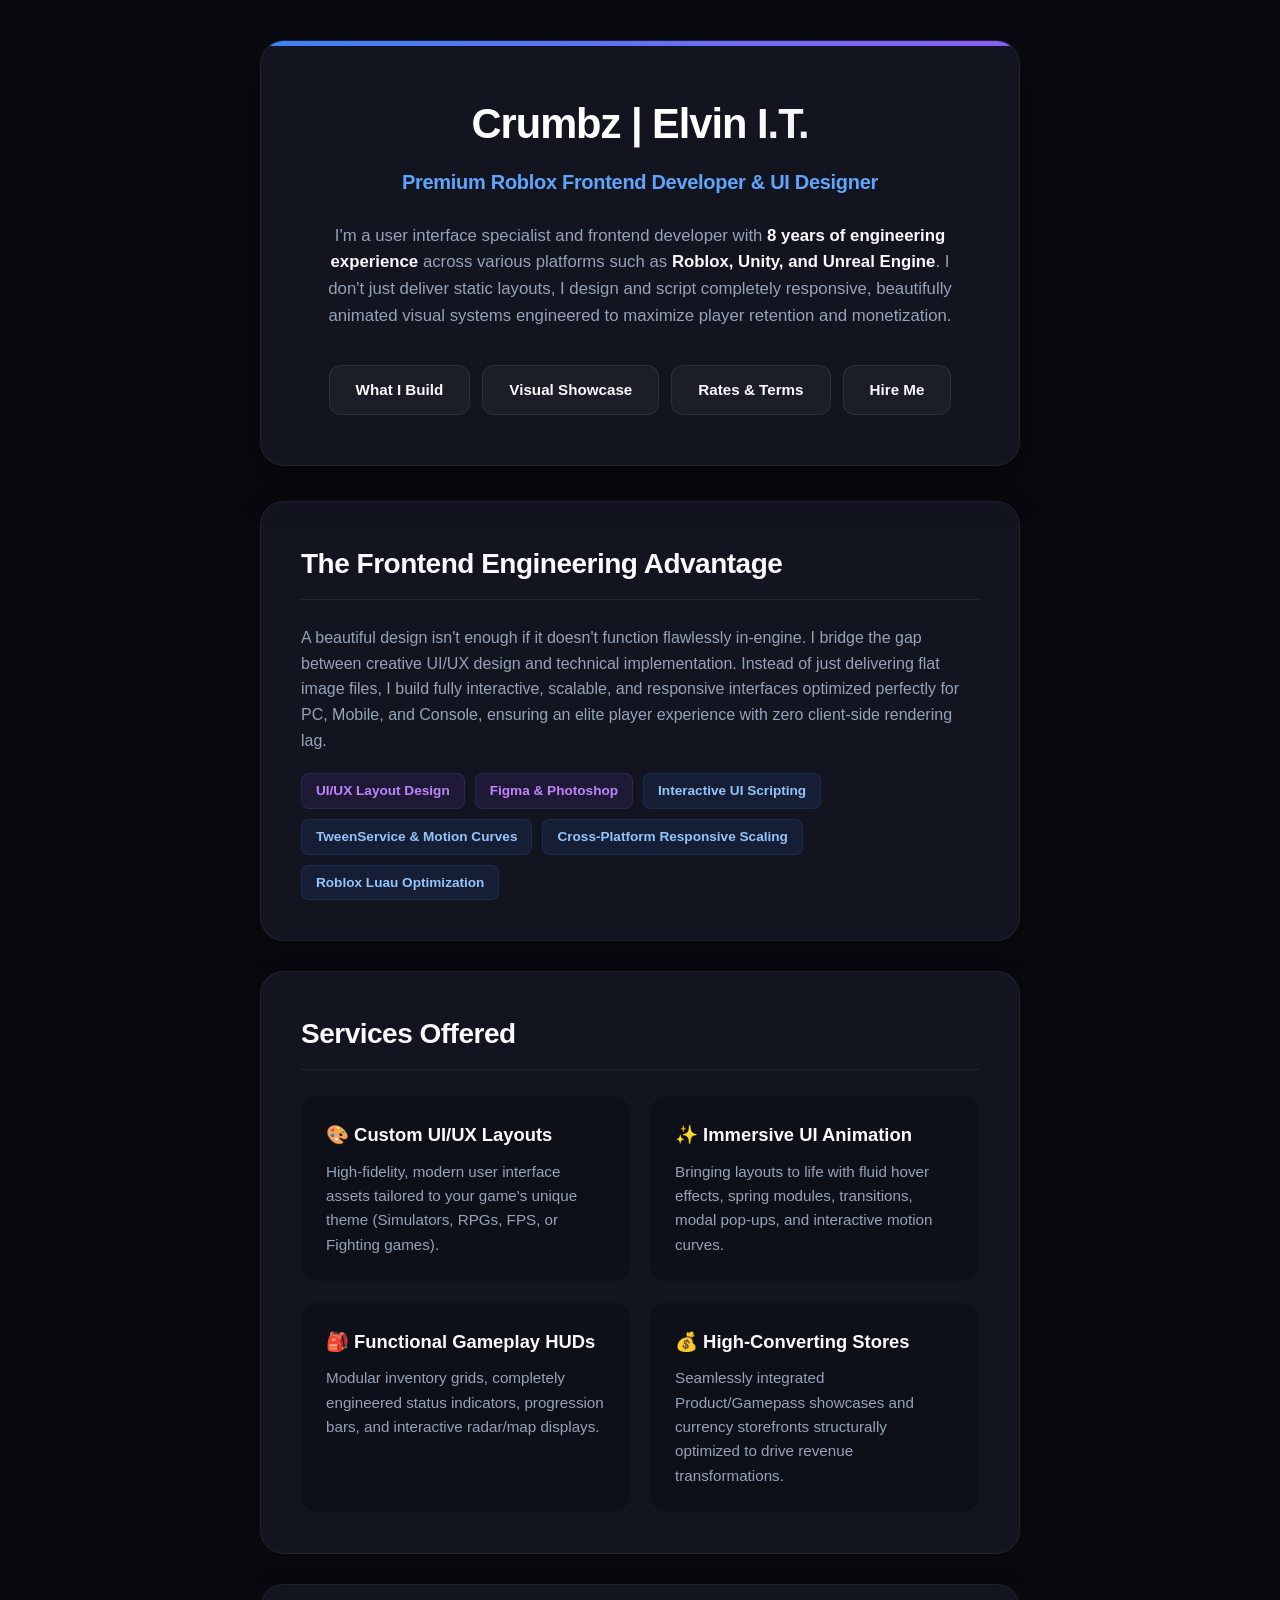
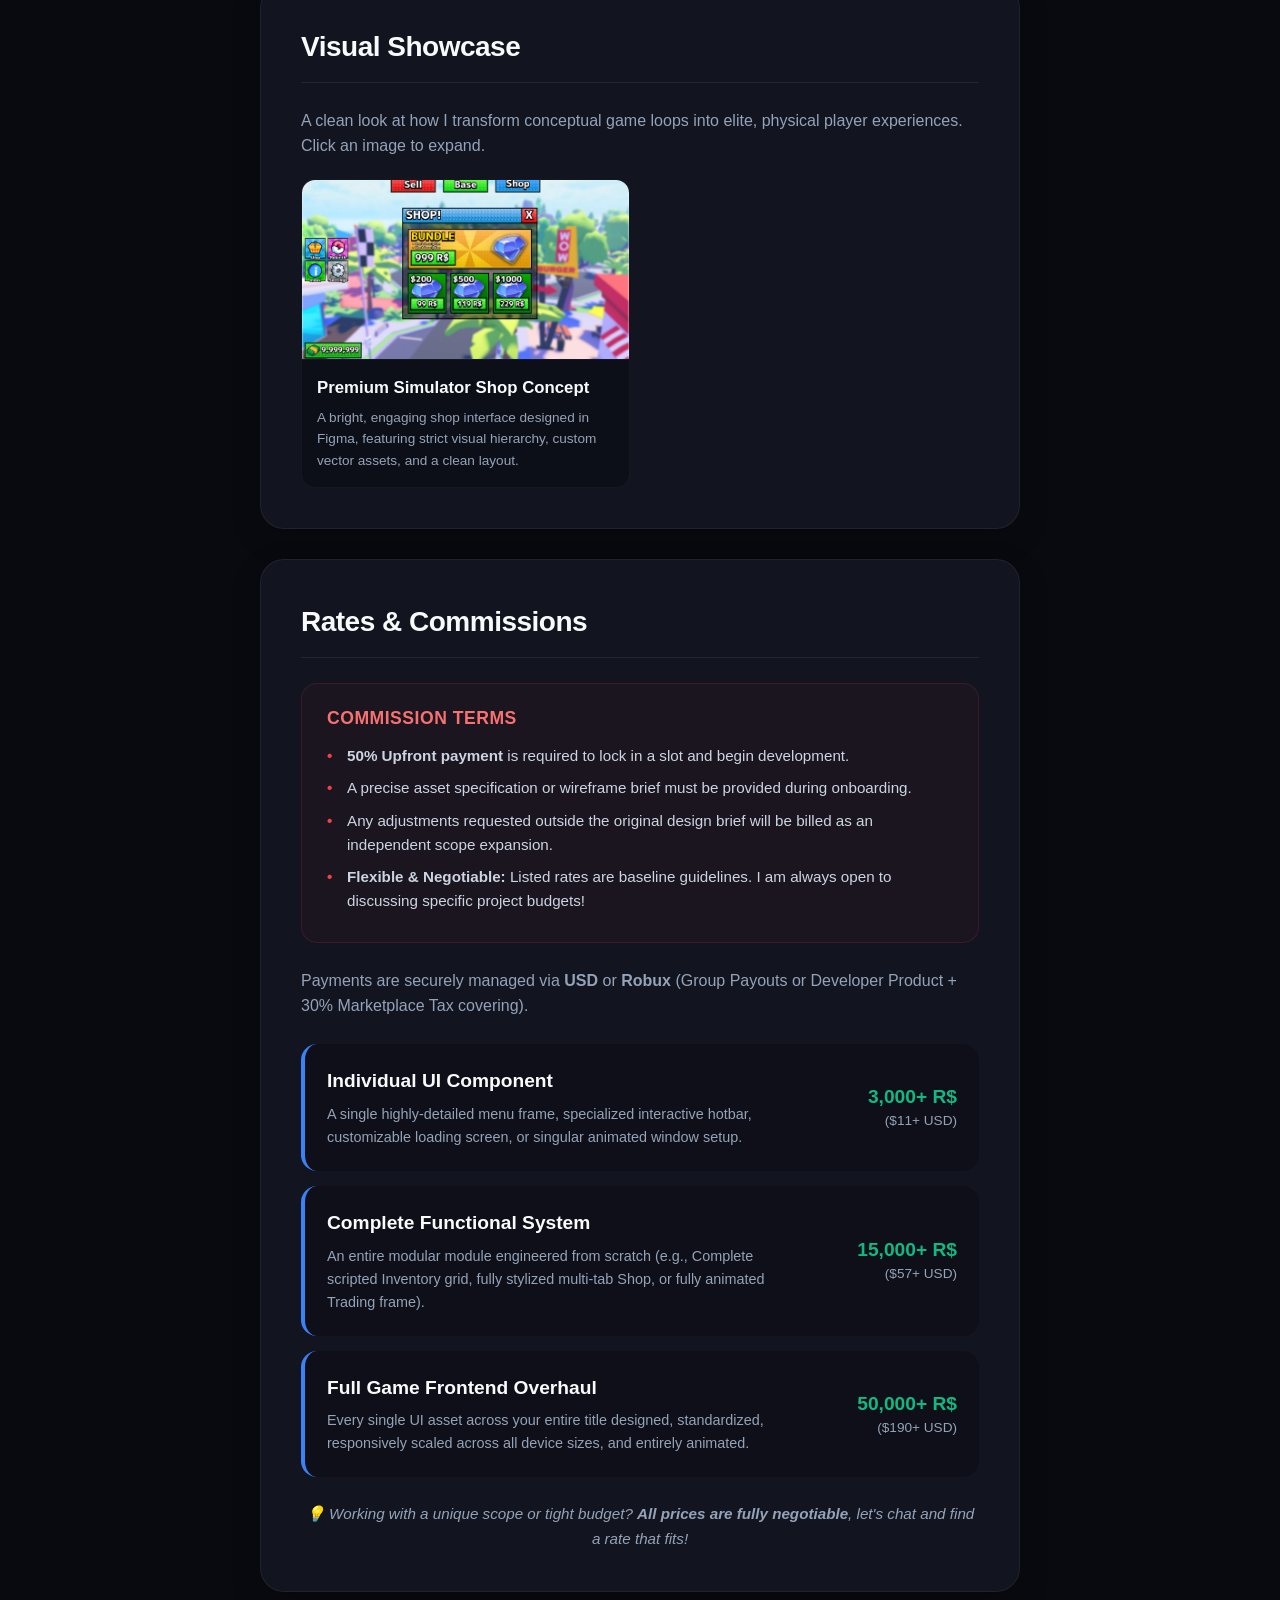
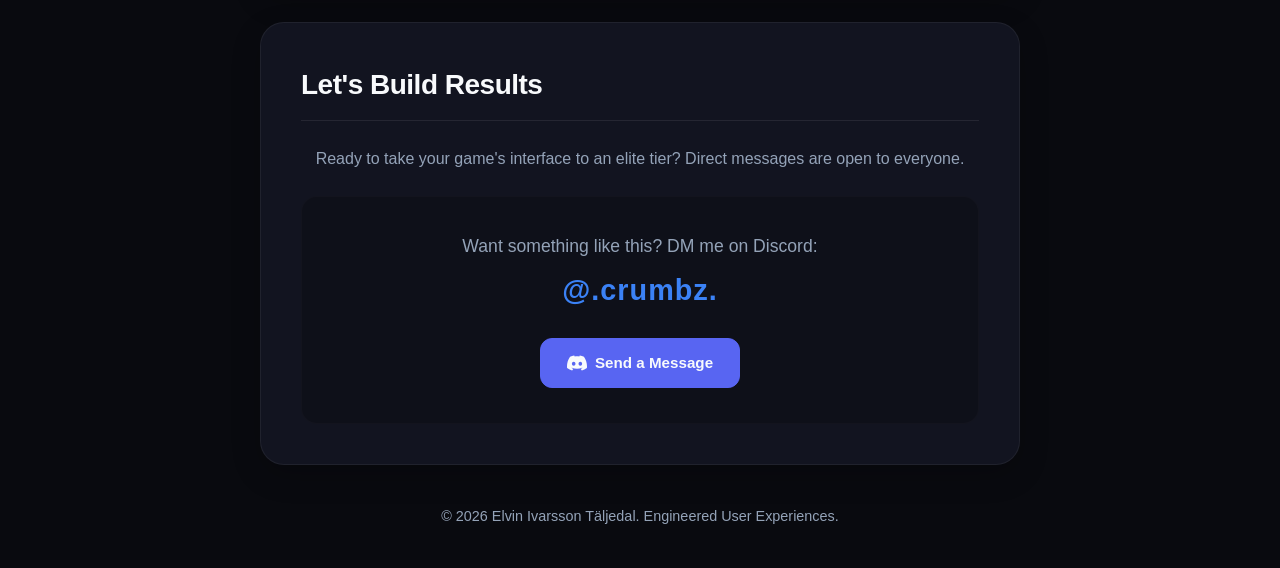
==== commit 5110d4fe: "removed discounted price" ====
--- a/roblox/index.html
+++ b/roblox/index.html
@@ -536,7 +536,6 @@
                     <p>A single highly-detailed menu frame, specialized interactive hotbar, customizable loading screen, or singular animated window setup.</p>
                 </div>
                 <div class="price">
-                    <span style="display: block; font-size: 0.85rem; color: #f87171; text-decoration: line-through; font-weight: 500; margin-bottom: 2px;">5,000+ R$ ($19+)</span>
                     3,000+ R$
                     <span>($11+ USD)</span>
                 </div>
@@ -548,7 +547,6 @@
                     <p>An entire modular module engineered from scratch (e.g., Complete scripted Inventory grid, fully stylized multi-tab Shop, or fully animated Trading frame).</p>
                 </div>
                 <div class="price">
-                    <span style="display: block; font-size: 0.85rem; color: #f87171; text-decoration: line-through; font-weight: 500; margin-bottom: 2px;">25,000+ R$ ($95+)</span>
                     15,000+ R$
                     <span>($57+ USD)</span>
                 </div>
@@ -560,12 +558,11 @@
                     <p>Every single UI asset across your entire title designed, standardized, responsively scaled across all device sizes, and entirely animated.</p>
                 </div>
                 <div class="price">
-                    <span style="display: block; font-size: 0.85rem; color: #f87171; text-decoration: line-through; font-weight: 500; margin-bottom: 2px;">75,000+ R$ ($285+)</span>
                     50,000+ R$
                     <span>($190+ USD)</span>
                 </div>
             </div>
-
+            
             <p style="margin-top: 25px; font-size: 0.95rem; color: var(--text-muted); text-align: center; font-style: italic;">
                 💡 Working with a unique scope or tight budget? <strong>All prices are fully negotiable</strong>, let's chat and find a rate that fits!
             </p>
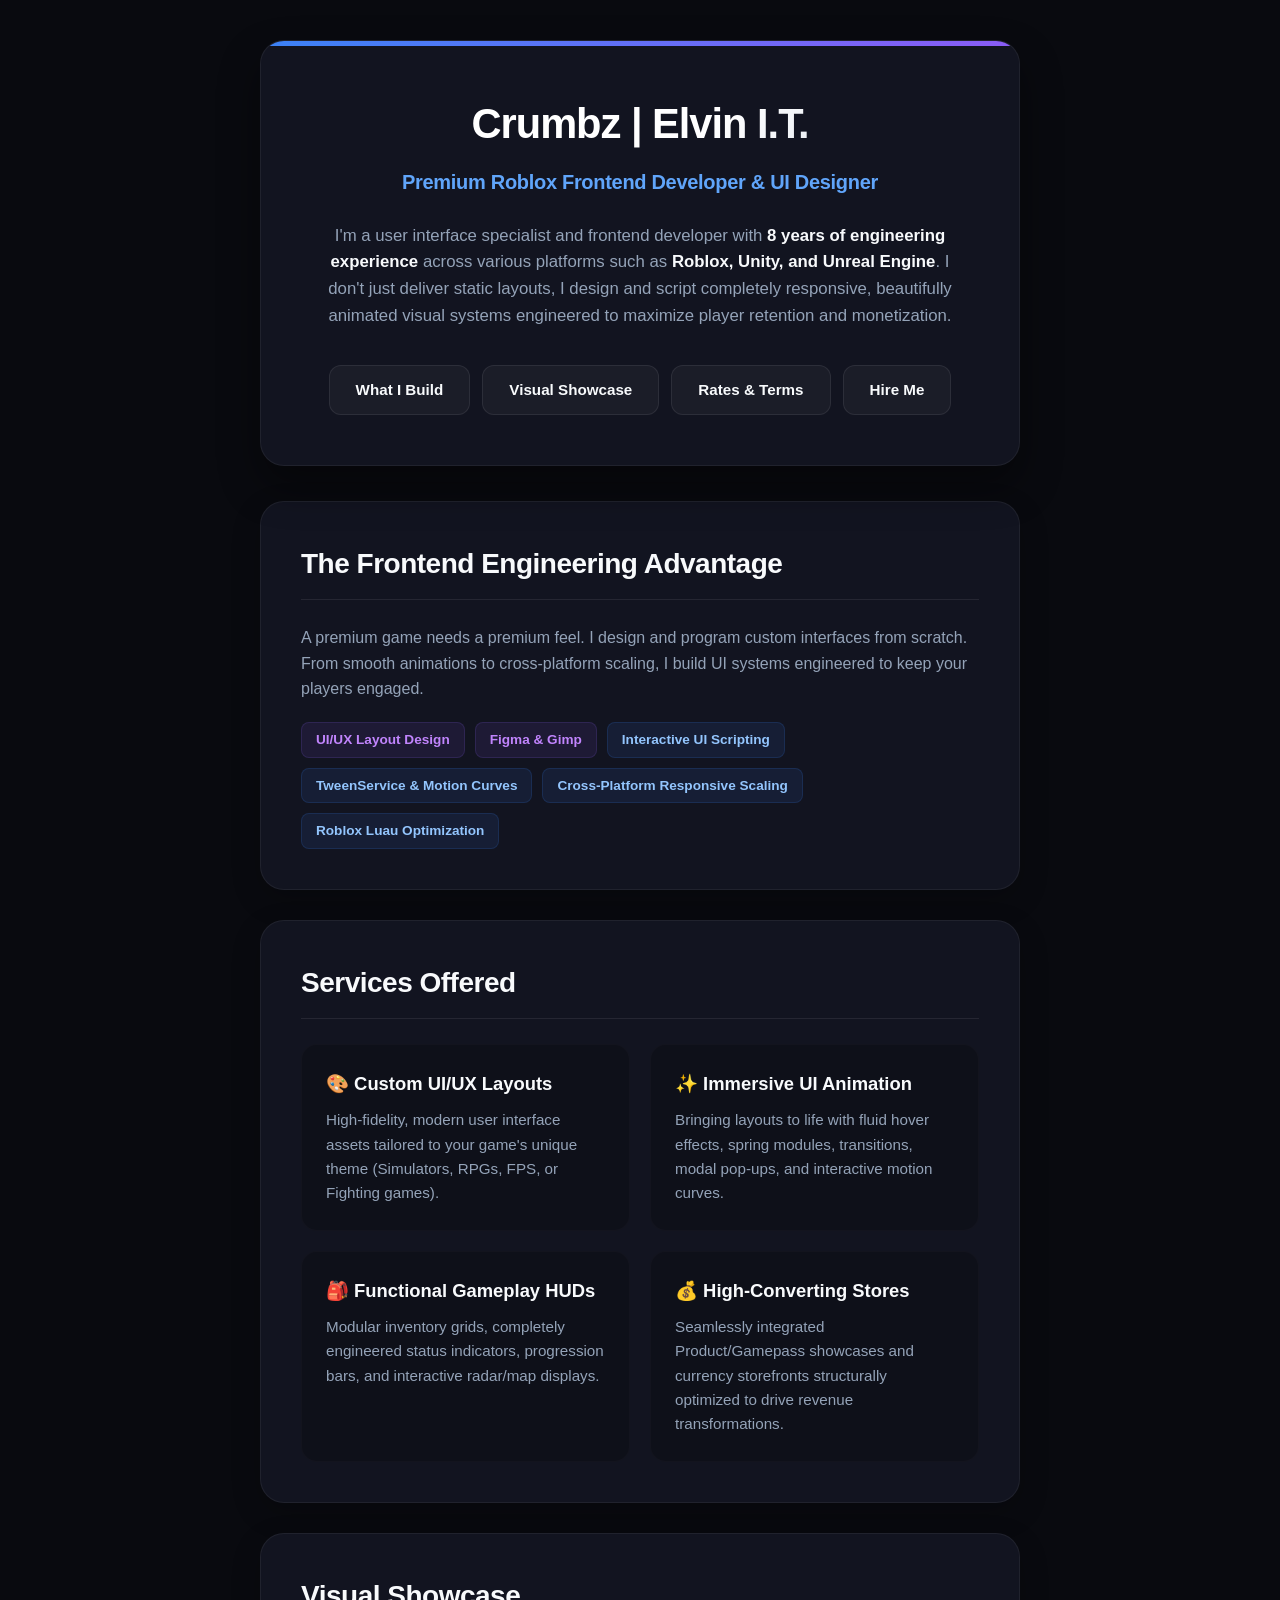
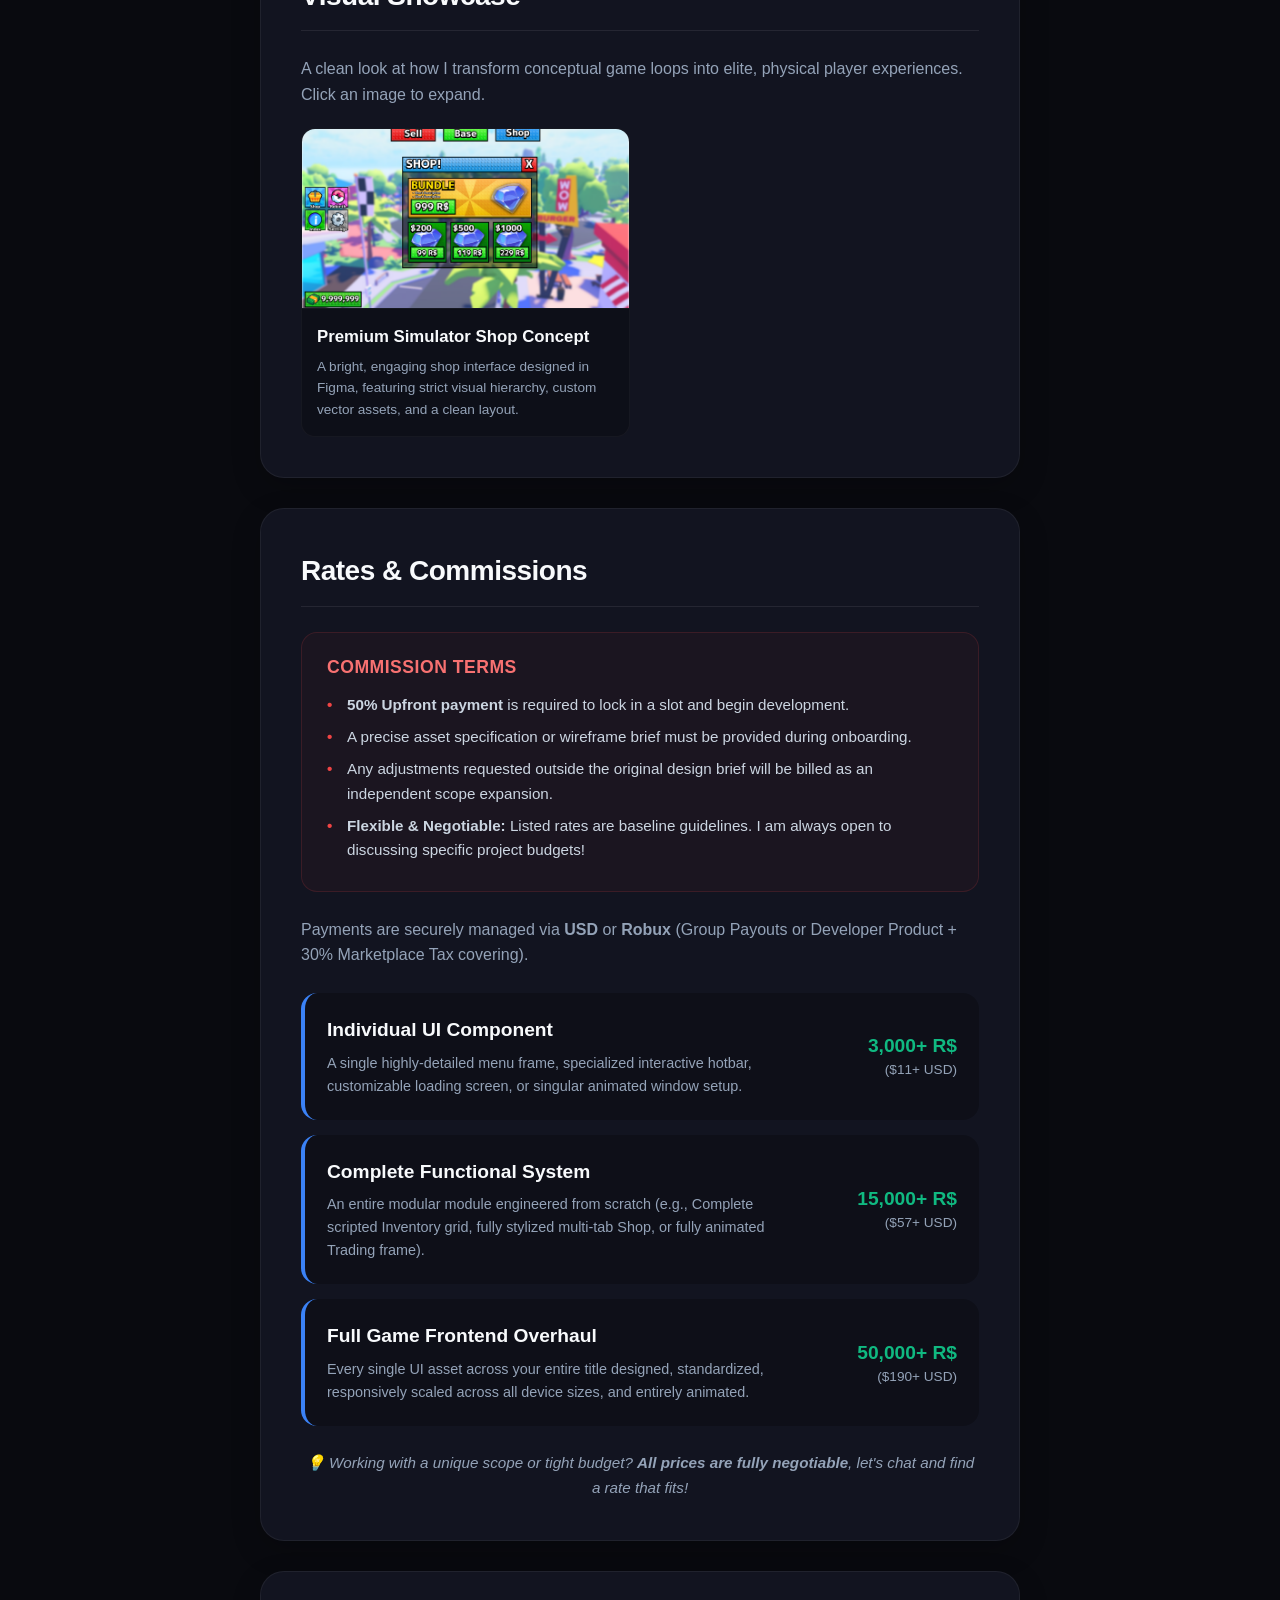
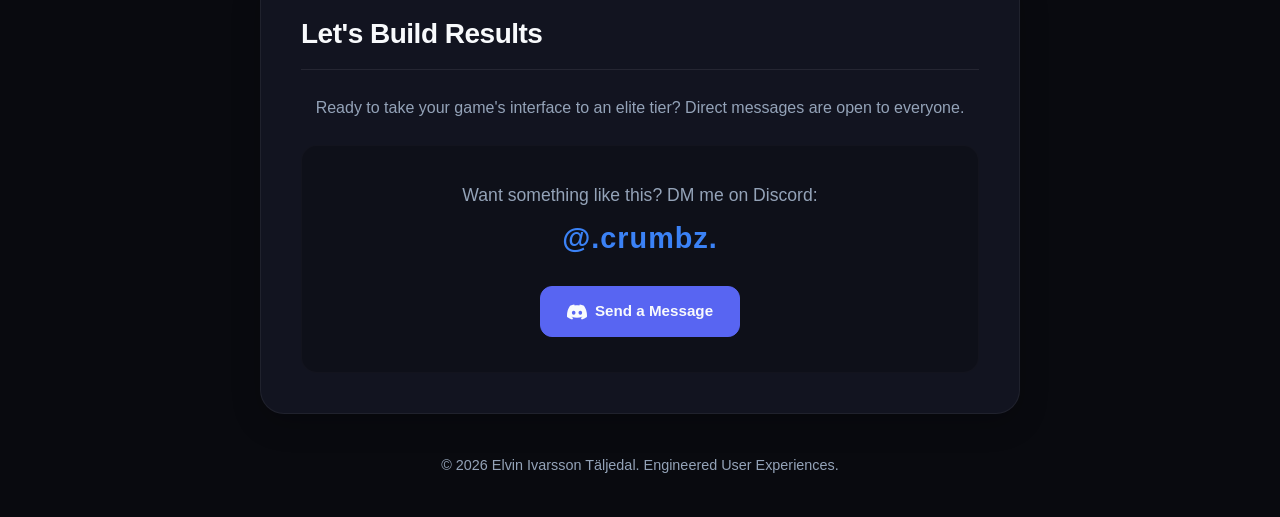
==== commit bec98e84: "updated front end engineering advantage" ====
--- a/roblox/index.html
+++ b/roblox/index.html
@@ -456,11 +456,11 @@
         <section id="about">
             <h2>The Frontend Engineering Advantage</h2>
             <p style="margin-bottom: 15px; color: var(--text-muted);">
-                A beautiful design isn't enough if it doesn't function flawlessly in-engine. I bridge the gap between creative UI/UX design and technical implementation. Instead of just delivering flat image files, I build fully interactive, scalable, and responsive interfaces optimized perfectly for PC, Mobile, and Console, ensuring an elite player experience with zero client-side rendering lag.
+                A premium game needs a premium feel. I design and program custom interfaces from scratch. From smooth animations to cross-platform scaling, I build UI systems engineered to keep your players engaged.
             </p>
             <div class="tags">
                 <span class="tag design">UI/UX Layout Design</span>
-                <span class="tag design">Figma & Photoshop</span>
+                <span class="tag design">Figma & Gimp</span>
                 <span class="tag">Interactive UI Scripting</span>
                 <span class="tag">TweenService & Motion Curves</span>
                 <span class="tag">Cross-Platform Responsive Scaling</span>
@@ -562,7 +562,7 @@
                     <span>($190+ USD)</span>
                 </div>
             </div>
-            
+
             <p style="margin-top: 25px; font-size: 0.95rem; color: var(--text-muted); text-align: center; font-style: italic;">
                 💡 Working with a unique scope or tight budget? <strong>All prices are fully negotiable</strong>, let's chat and find a rate that fits!
             </p>
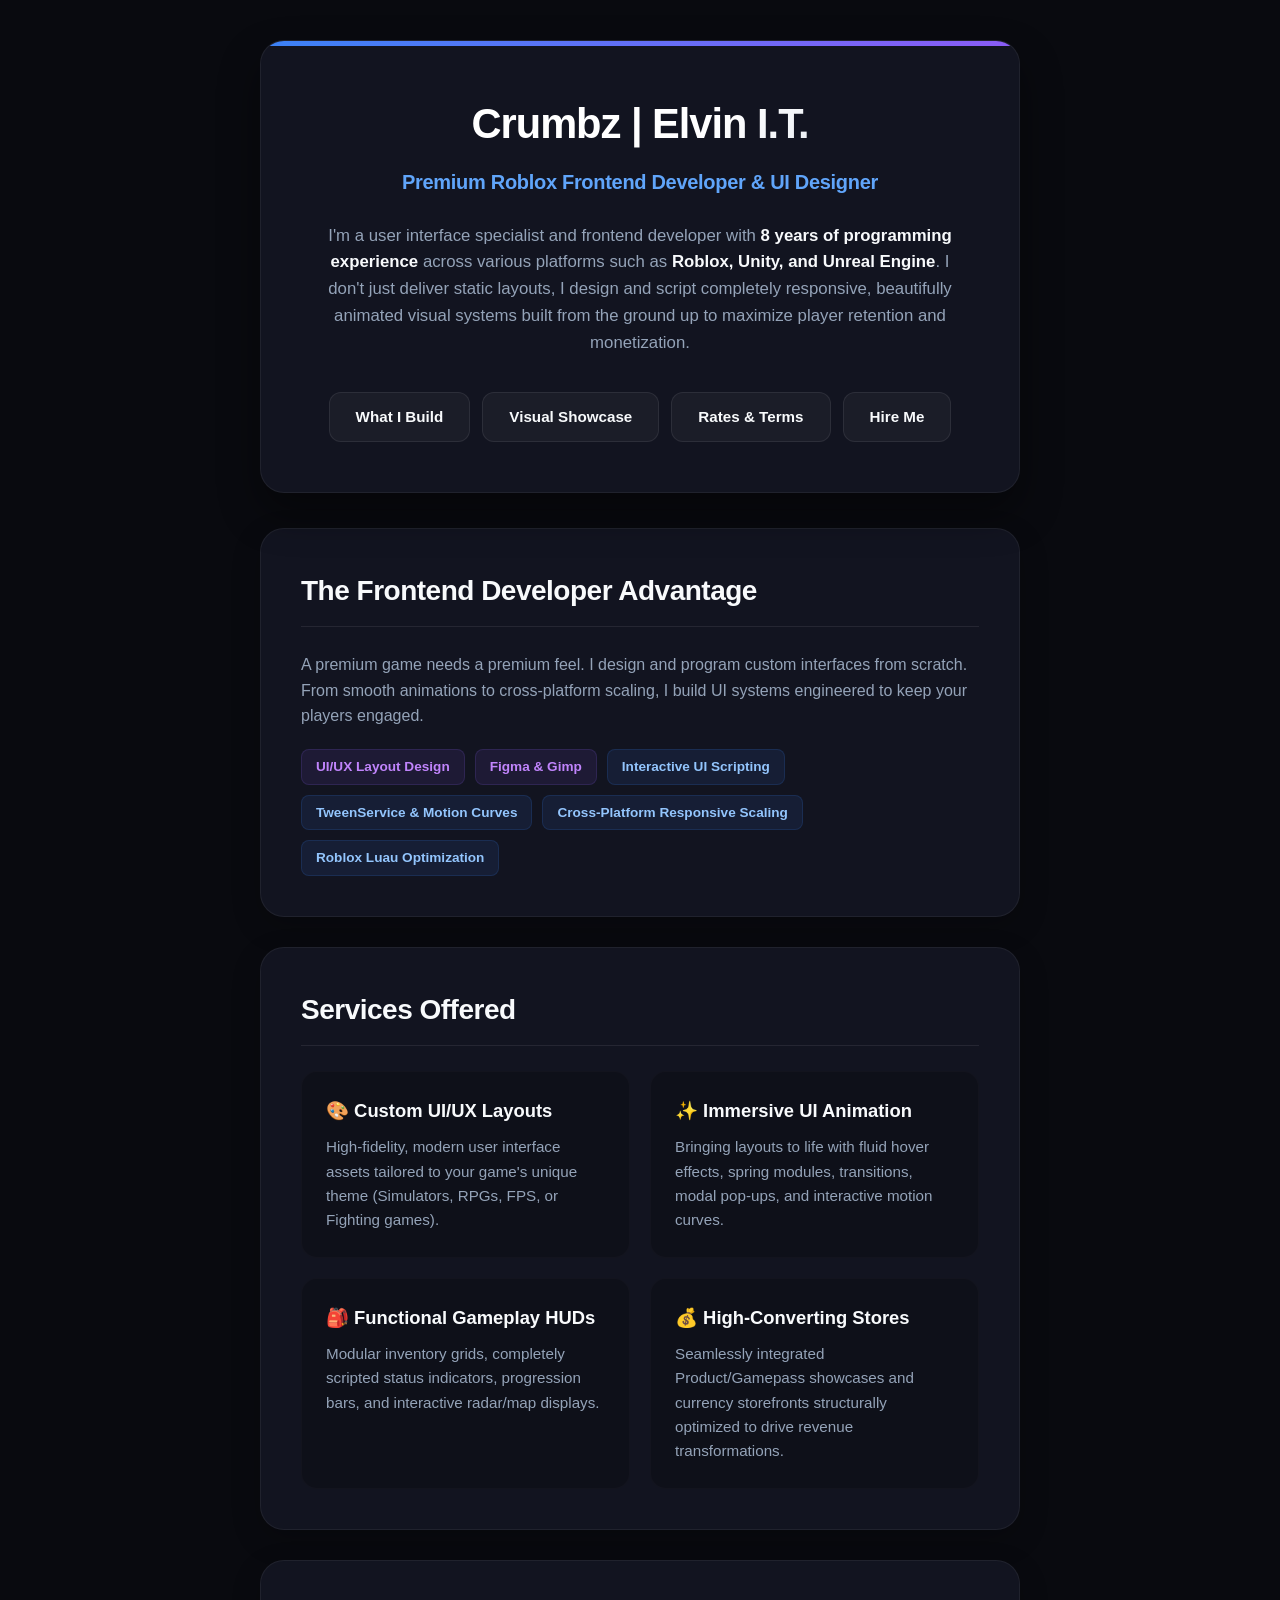
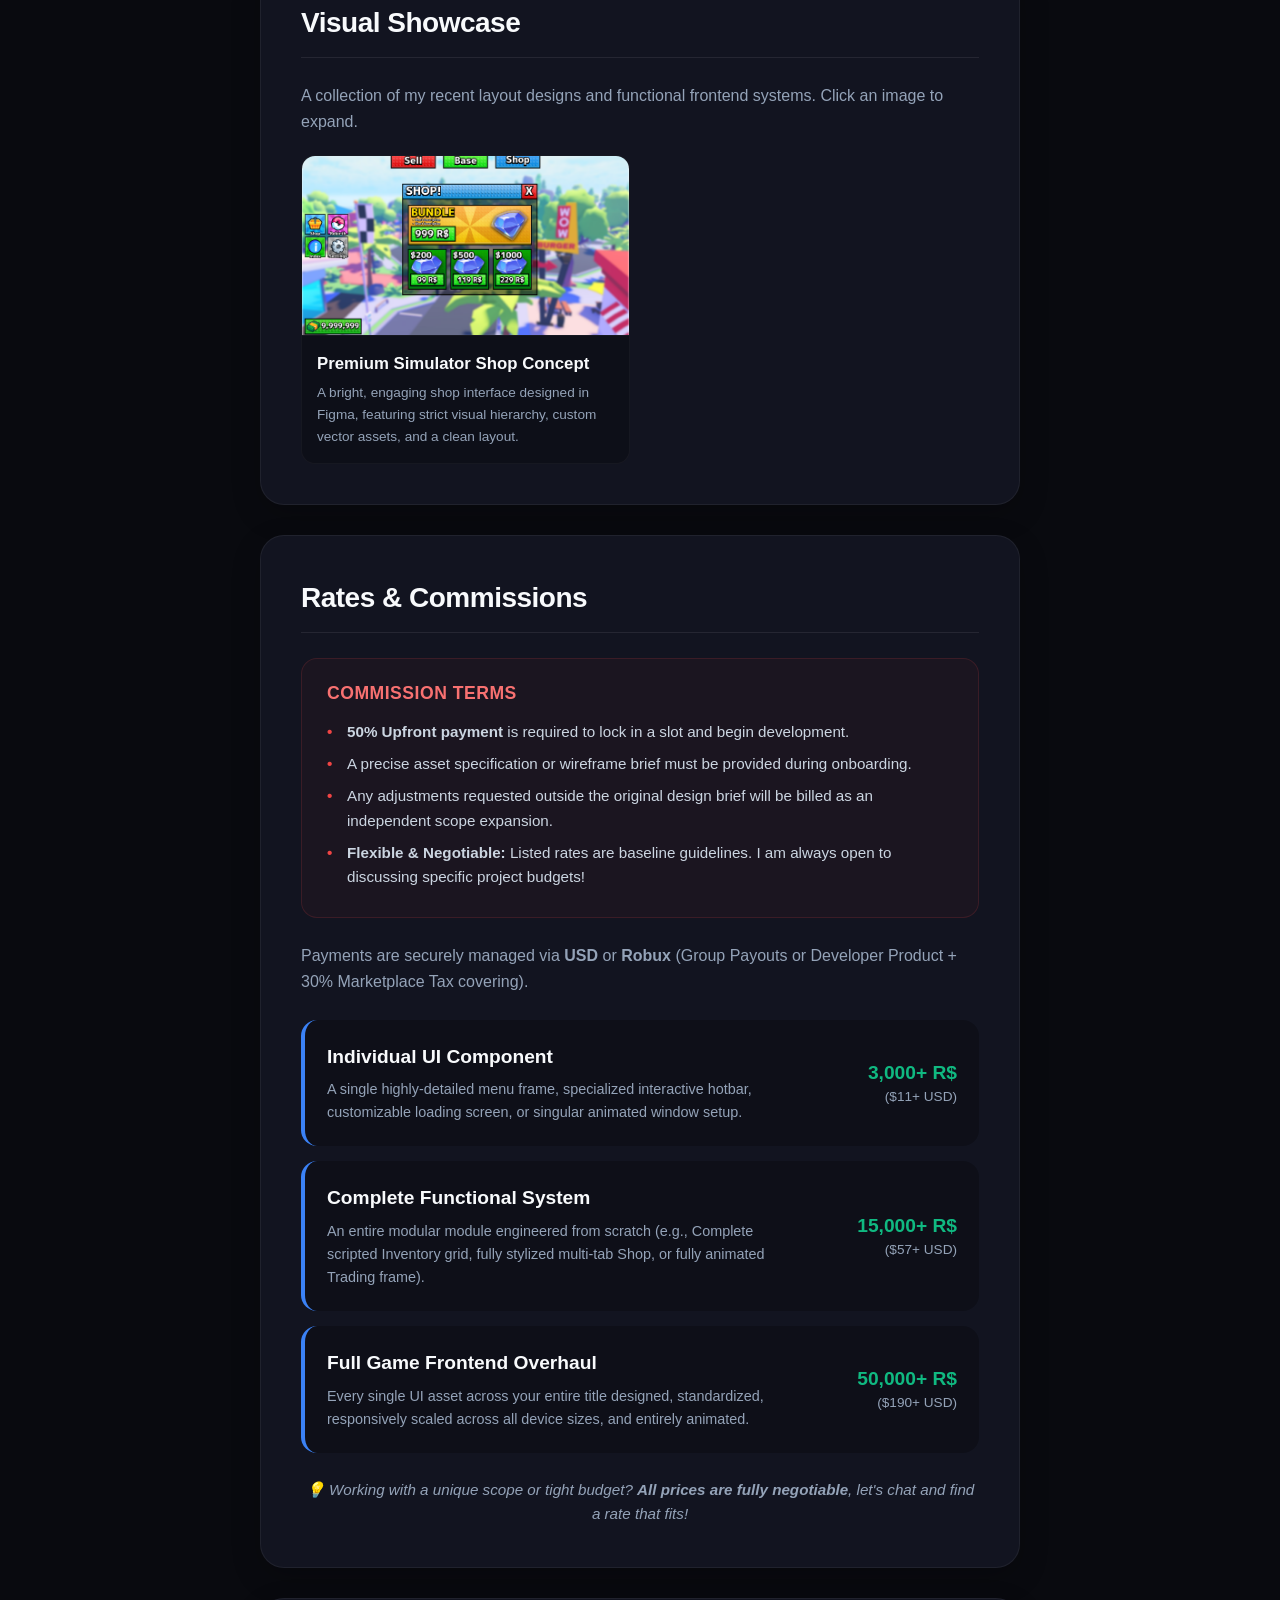
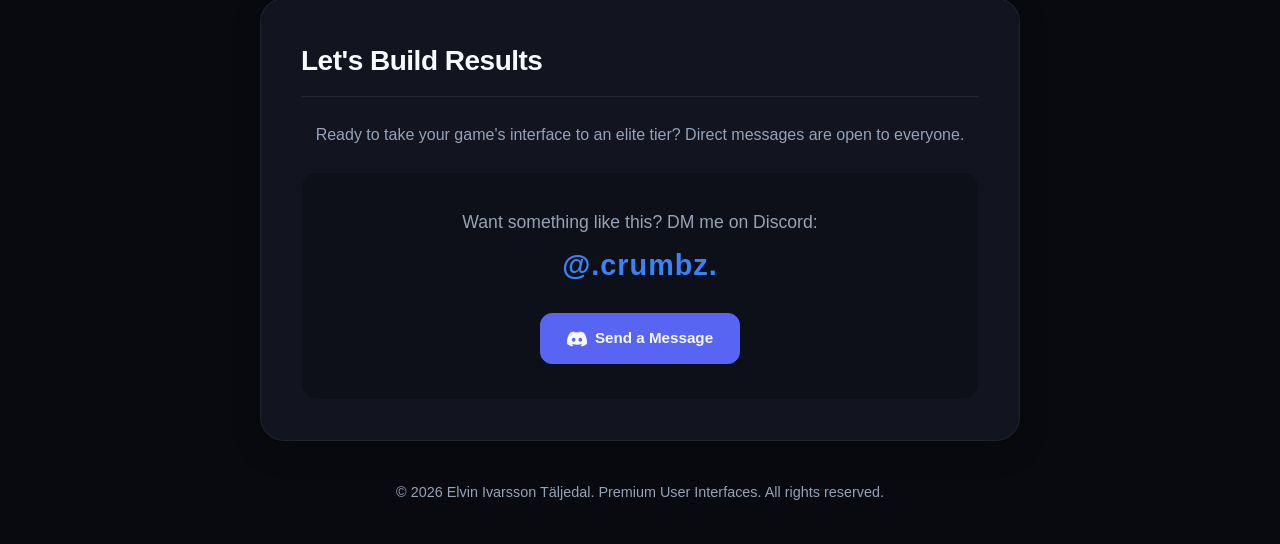
==== commit 459d1006: "removed overuse of word engineer" ====
--- a/roblox/index.html
+++ b/roblox/index.html
@@ -443,7 +443,7 @@
             <h1>Crumbz | Elvin I.T.</h1>
             <div class="subtitle">Premium Roblox Frontend Developer & UI Designer</div>
             <p class="bio">
-                I'm a user interface specialist and frontend developer with <span class="highlight">8 years of engineering experience</span> across various platforms such as <span class="highlight">Roblox, Unity, and Unreal Engine</span>. I don't just deliver static layouts, I design and script completely responsive, beautifully animated visual systems engineered to maximize player retention and monetization.
+                I'm a user interface specialist and frontend developer with <span class="highlight">8 years of programming experience</span> across various platforms such as <span class="highlight">Roblox, Unity, and Unreal Engine</span>. I don't just deliver static layouts, I design and script completely responsive, beautifully animated visual systems built from the ground up to maximize player retention and monetization.
             </p>
             <div class="nav-links">
                 <a href="#services" class="btn">What I Build</a>
@@ -454,7 +454,7 @@
         </header>
 
         <section id="about">
-            <h2>The Frontend Engineering Advantage</h2>
+            <h2>The Frontend Developer Advantage</h2>
             <p style="margin-bottom: 15px; color: var(--text-muted);">
                 A premium game needs a premium feel. I design and program custom interfaces from scratch. From smooth animations to cross-platform scaling, I build UI systems engineered to keep your players engaged.
             </p>
@@ -481,7 +481,7 @@
                 </div>
                 <div class="service-card">
                     <h3>🎒 Functional Gameplay HUDs</h3>
-                    <p>Modular inventory grids, completely engineered status indicators, progression bars, and interactive radar/map displays.</p>
+                    <p>Modular inventory grids, completely scripted status indicators, progression bars, and interactive radar/map displays.</p>
                 </div>
                 <div class="service-card">
                     <h3>💰 High-Converting Stores</h3>
@@ -493,7 +493,7 @@
         <section id="showcase">
             <h2>Visual Showcase</h2>
             <p style="color: var(--text-muted); margin-bottom: 20px;">
-                A clean look at how I transform conceptual game loops into elite, physical player experiences. Click an image to expand.
+                A collection of my recent layout designs and functional frontend systems. Click an image to expand.
             </p>
             <div class="showcase-grid">
                 <div class="showcase-card">
@@ -587,7 +587,7 @@
         </section>
 
         <footer>
-            &copy; 2026 Elvin Ivarsson Täljedal. Engineered User Experiences.
+            &copy; 2026 Elvin Ivarsson Täljedal. Premium User Interfaces. All rights reserved.
         </footer>
     </div>
 
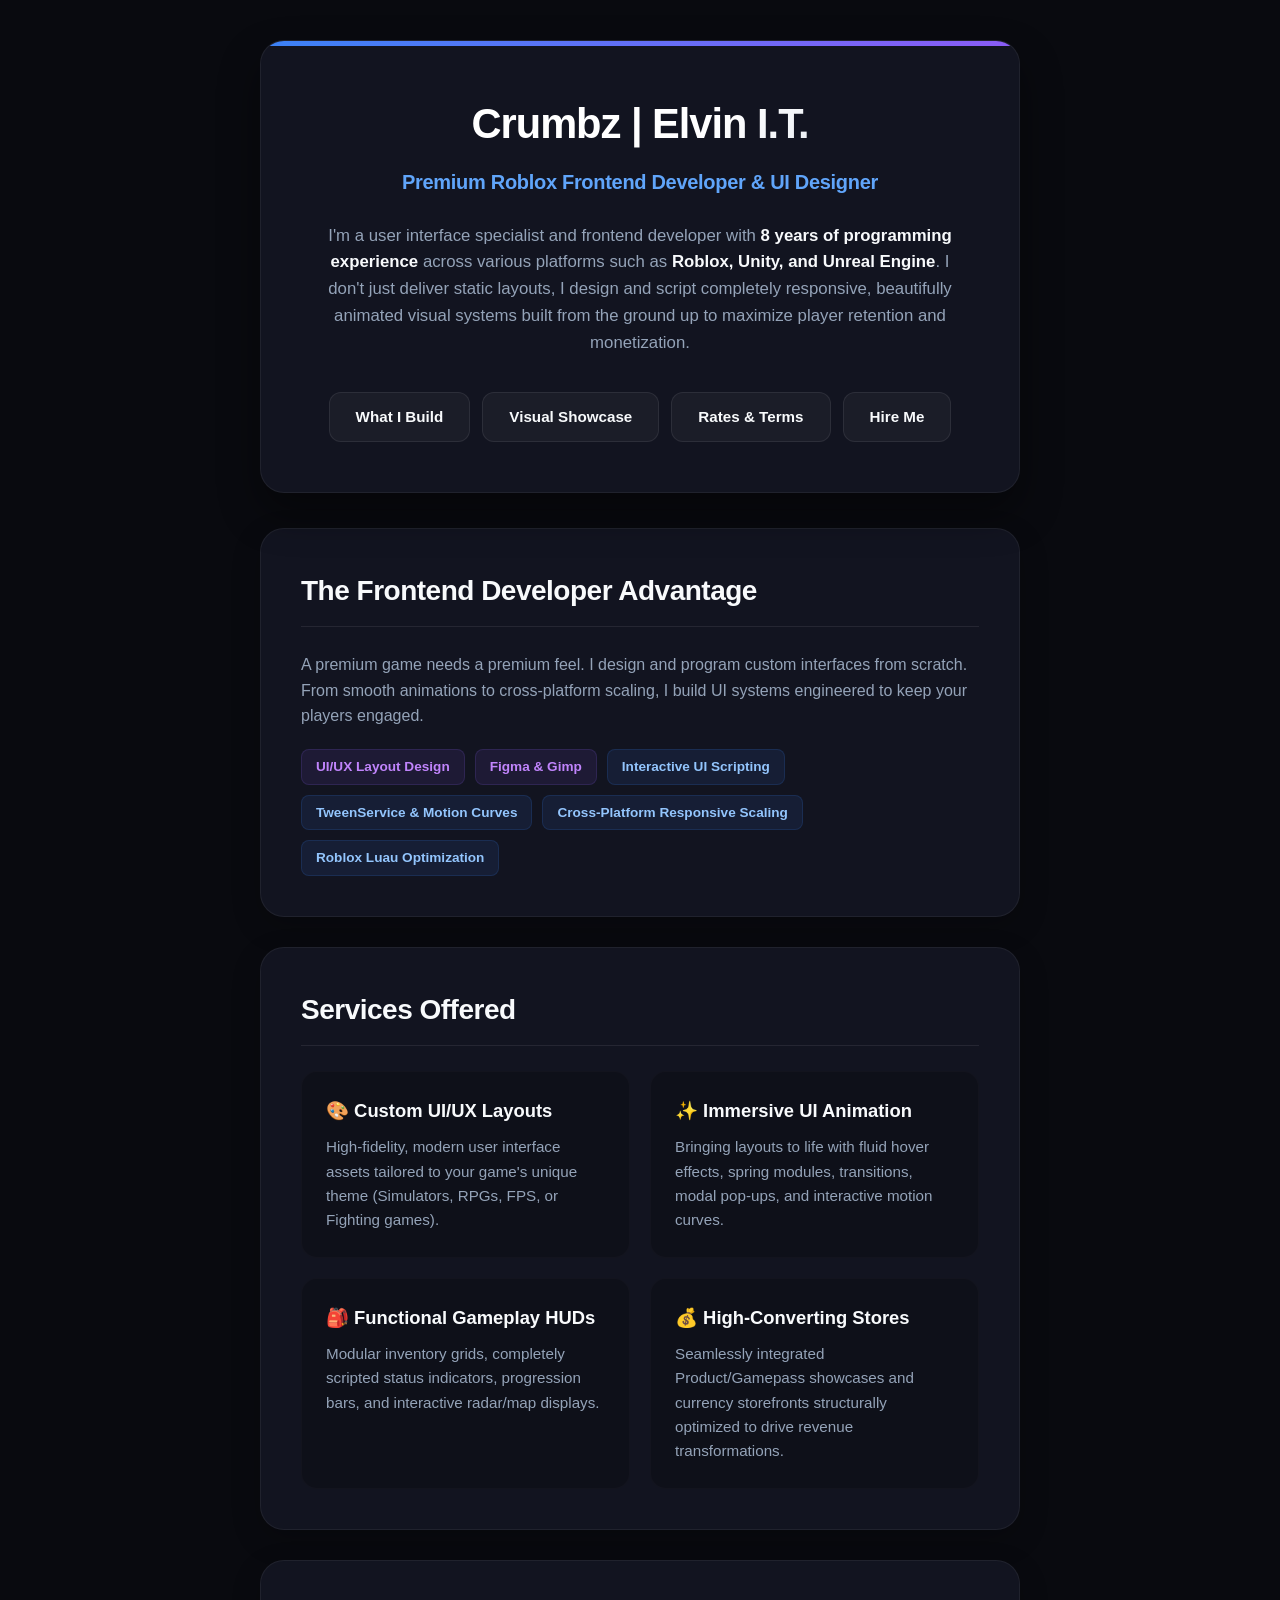
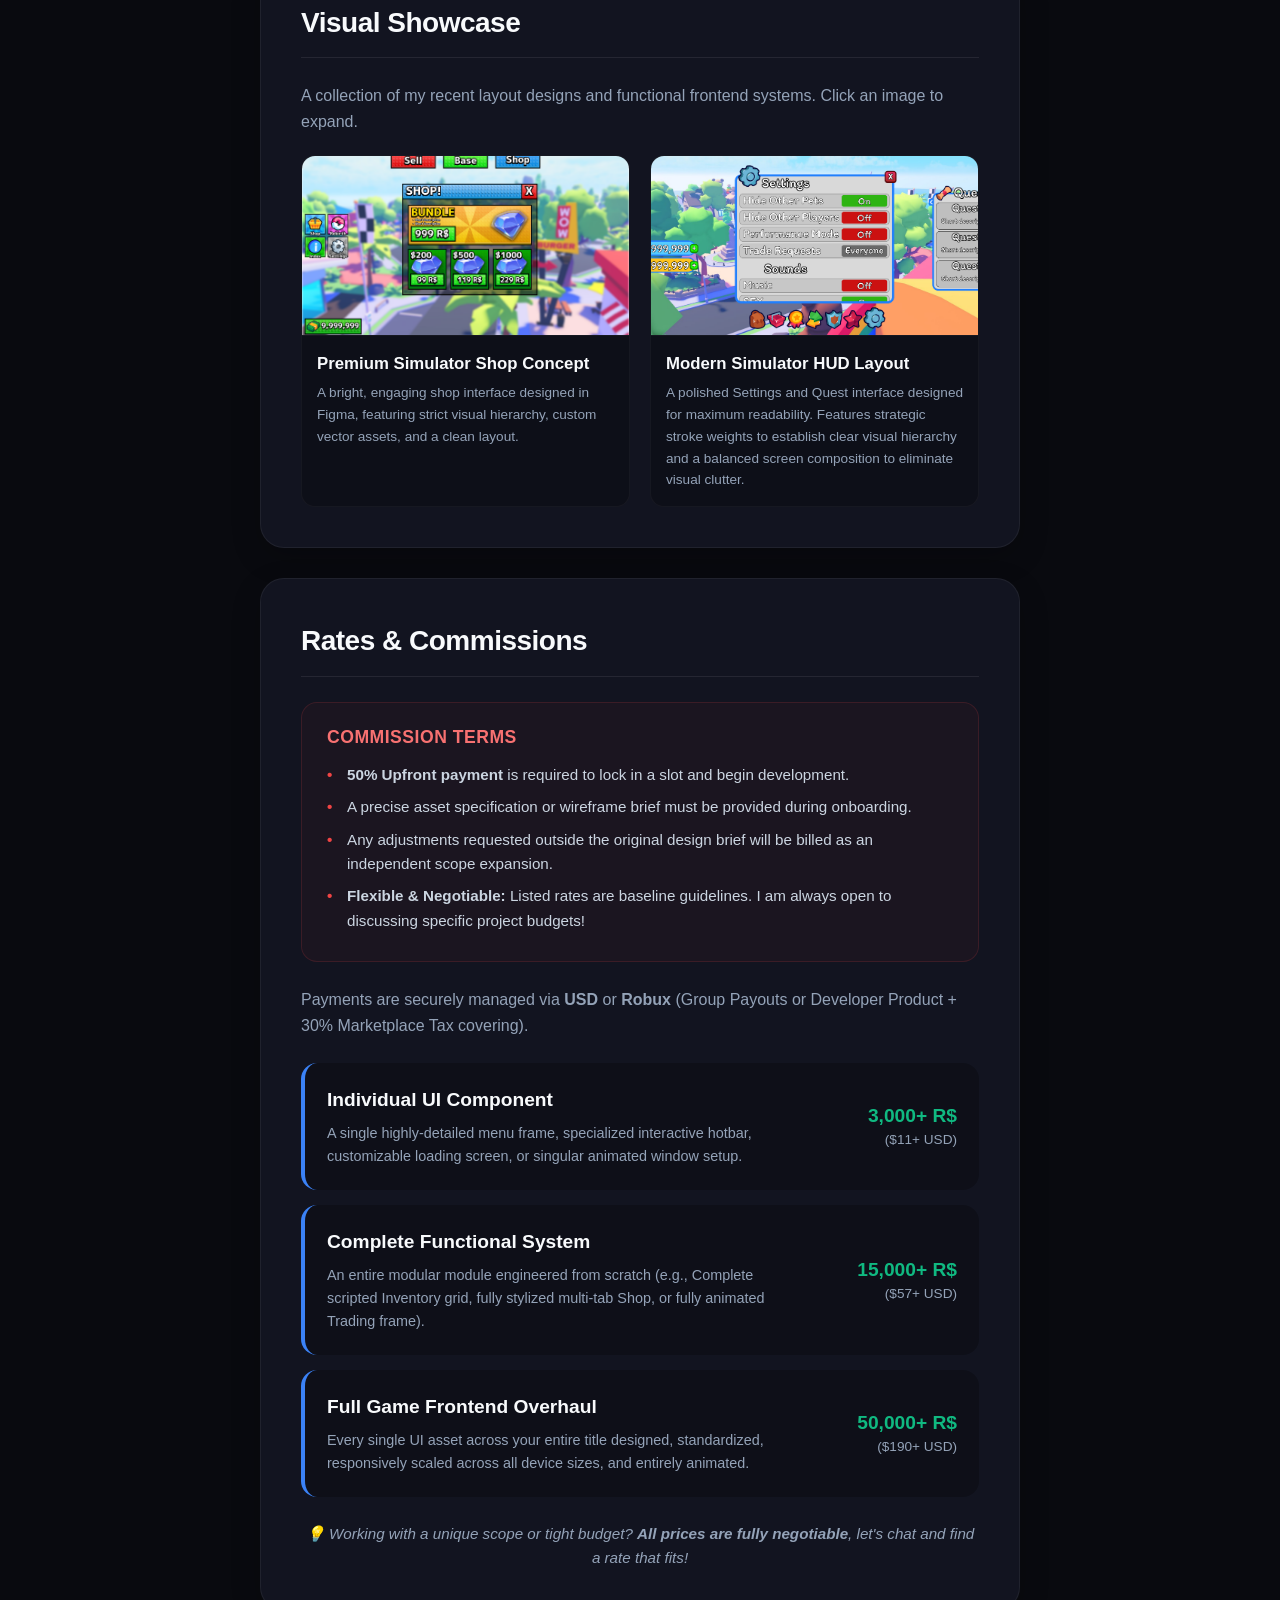
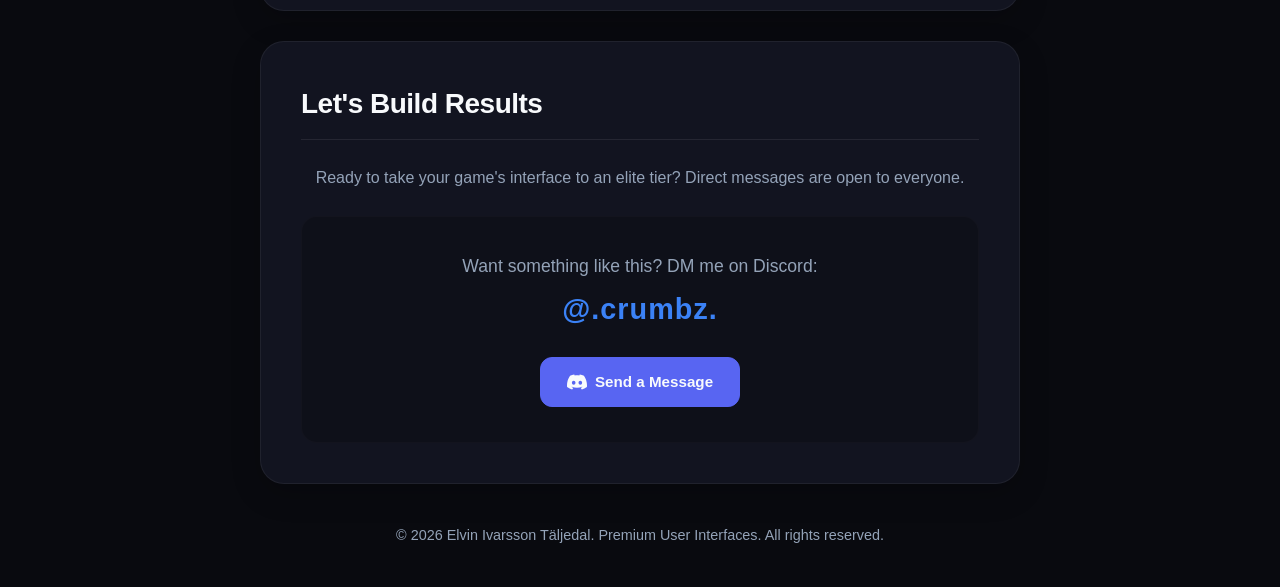
==== commit acf5c435: "new post" ====
--- a/roblox/index.html
+++ b/roblox/index.html
@@ -503,13 +503,13 @@
                         <p>A bright, engaging shop interface designed in Figma, featuring strict visual hierarchy, custom vector assets, and a clean layout.</p>
                     </div>
                 </div>
-                <!-- <div class="showcase-card">
-                    <div class="showcase-img-placeholder">[ Add Screenshot/GIF of HUD ]</div>
+                <div class="showcase-card">
+                    <img src="media/ps99ui.png" alt="Simulator Store UI Concept" class="showcase-img">
                     <div class="showcase-info">
-                        <h4>Modular RPG Grid Inventory</h4>
-                        <p>Cross-platform responsive item layout featuring optimized page caching and seamless drag transitions.</p>
+                        <h4>Modern Simulator HUD Layout</h4>
+                        <p>A polished Settings and Quest interface designed for maximum readability. Features strategic stroke weights to establish clear visual hierarchy and a balanced screen composition to eliminate visual clutter.</p>
                     </div>
-                </div> -->
+                </div>
             </div>
         </section>
 
